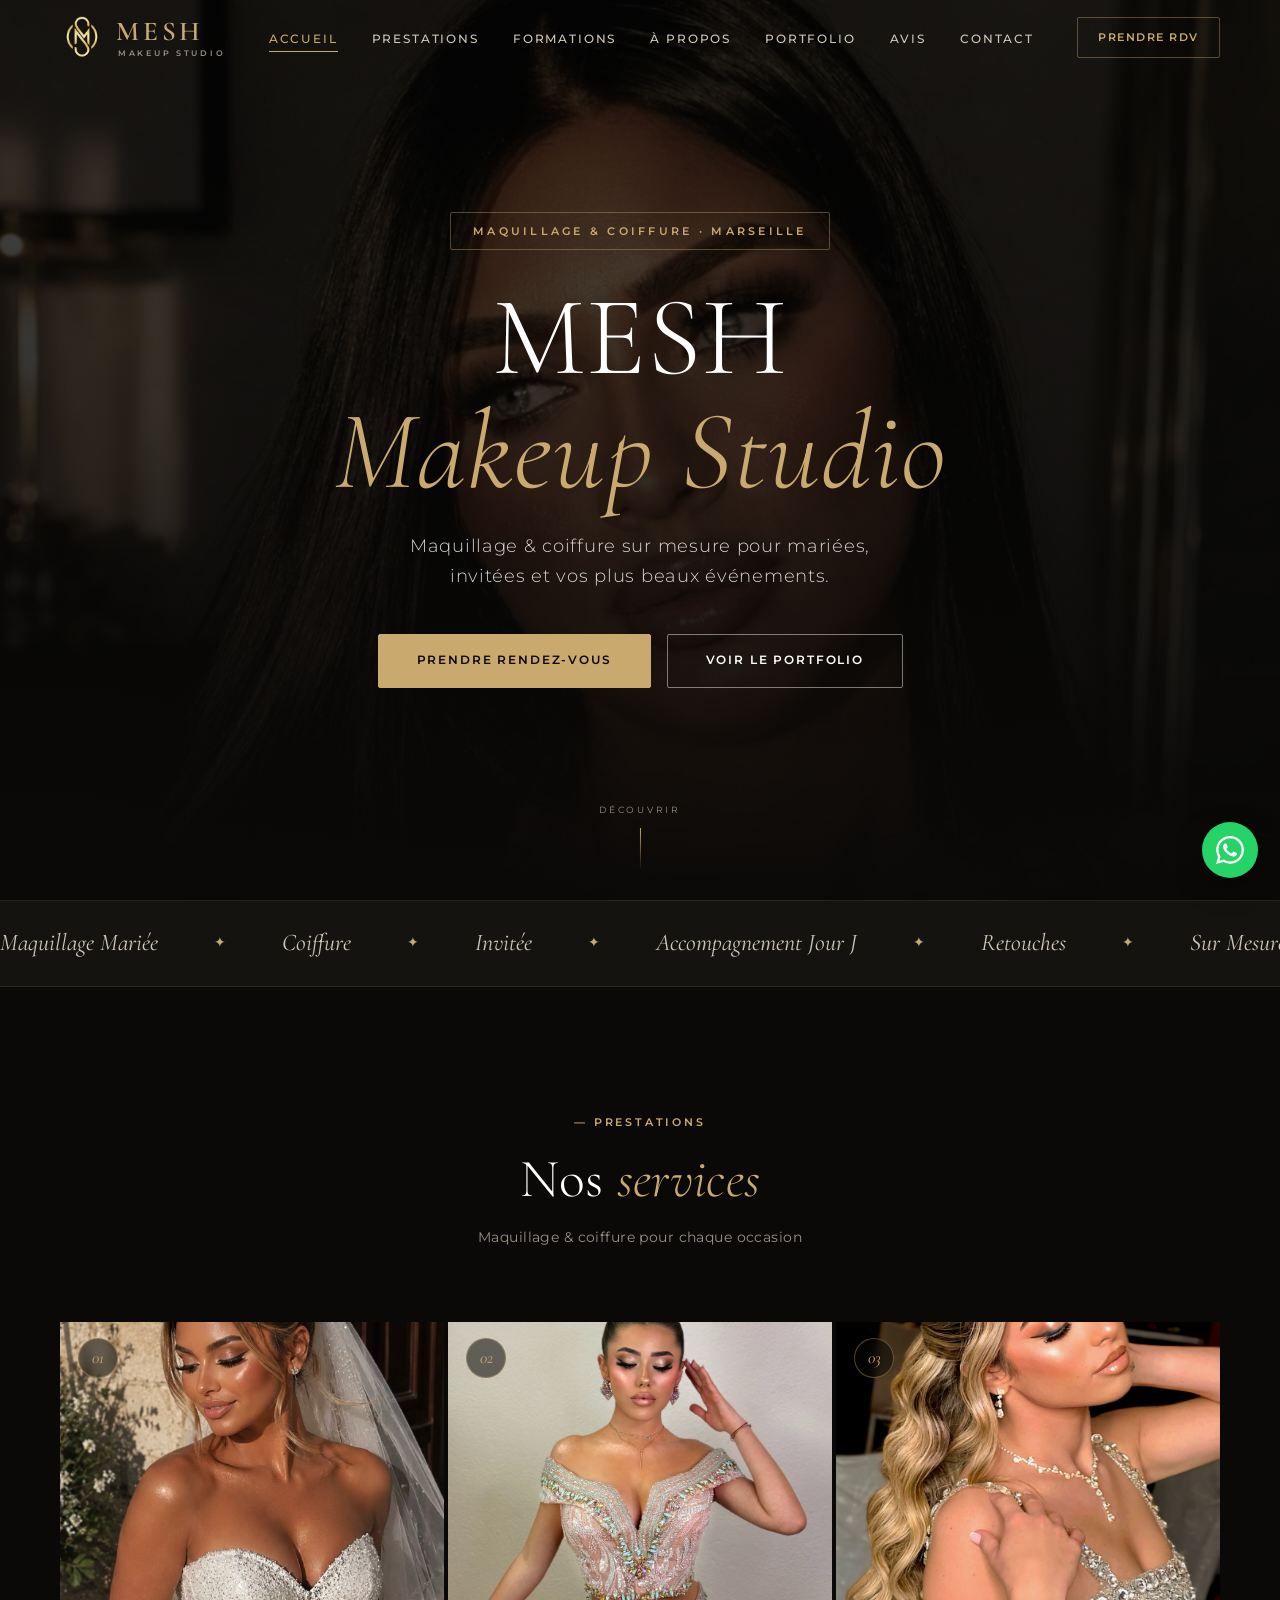
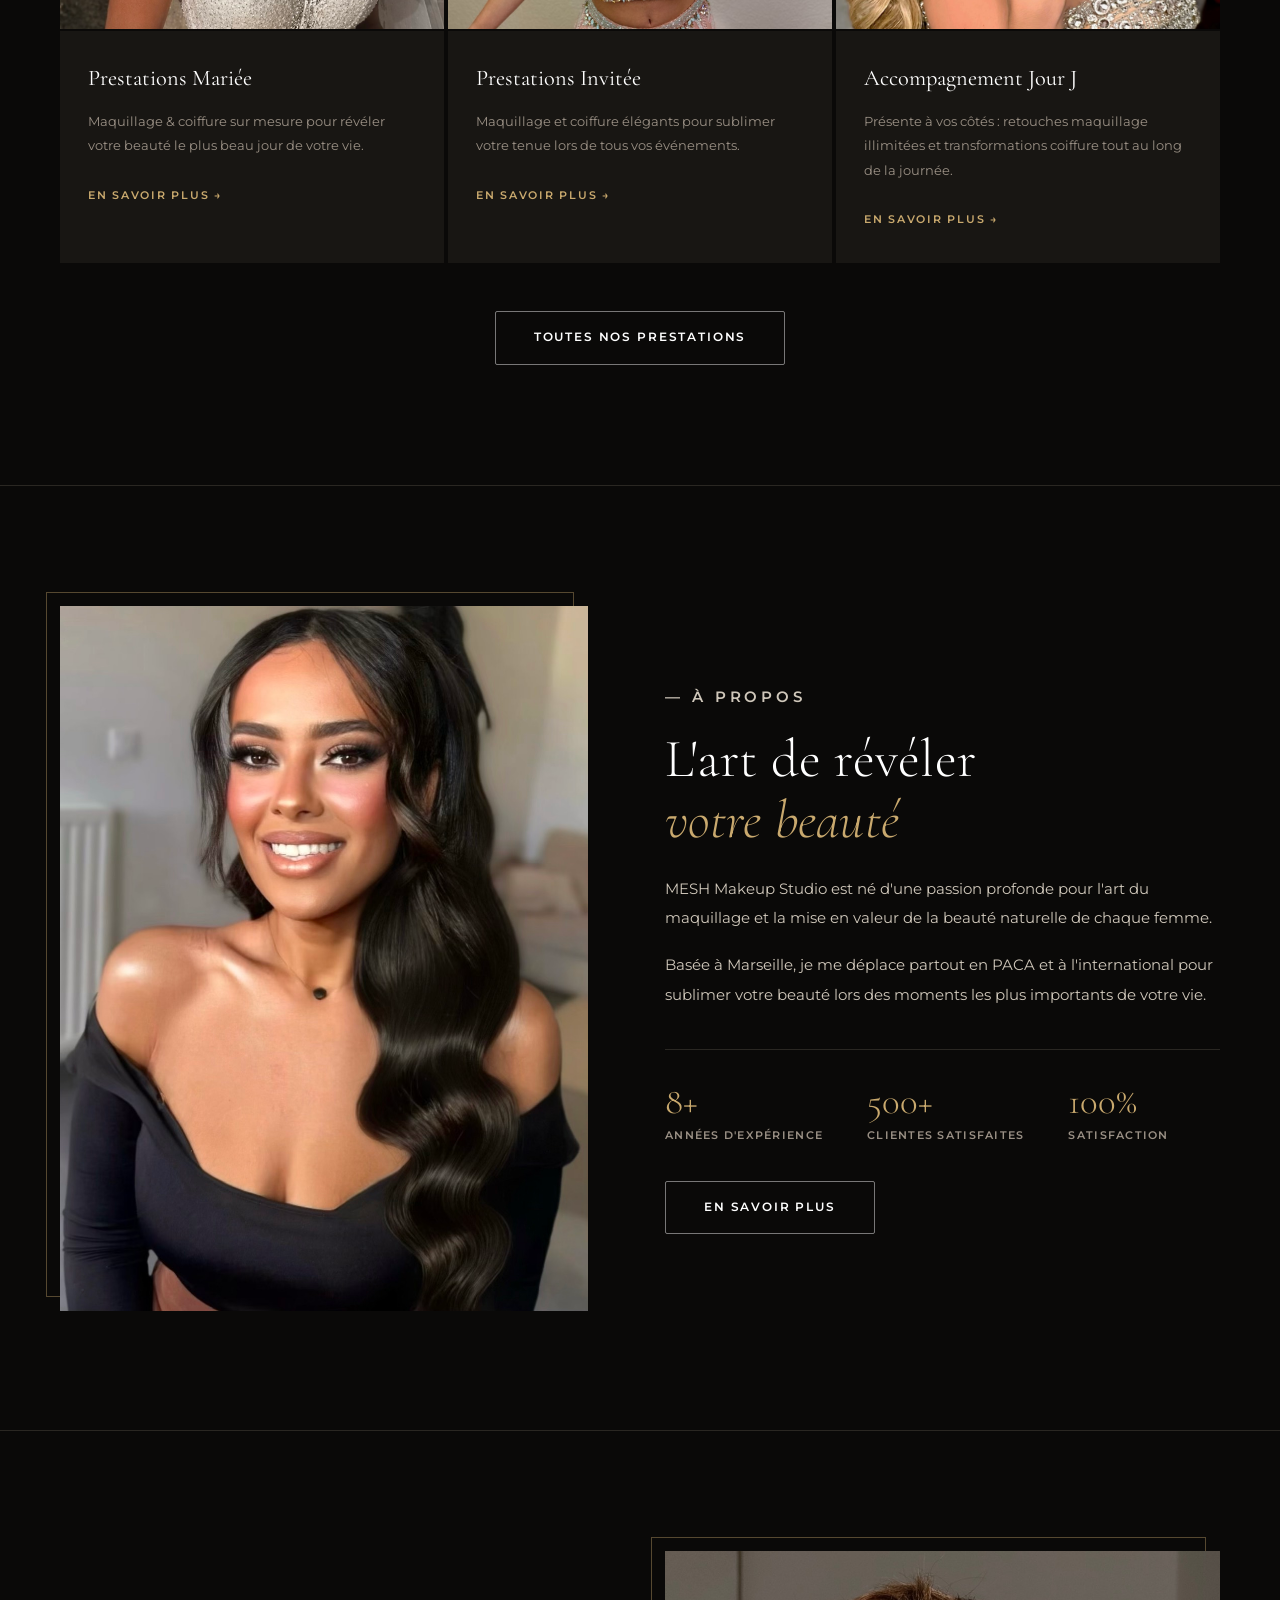
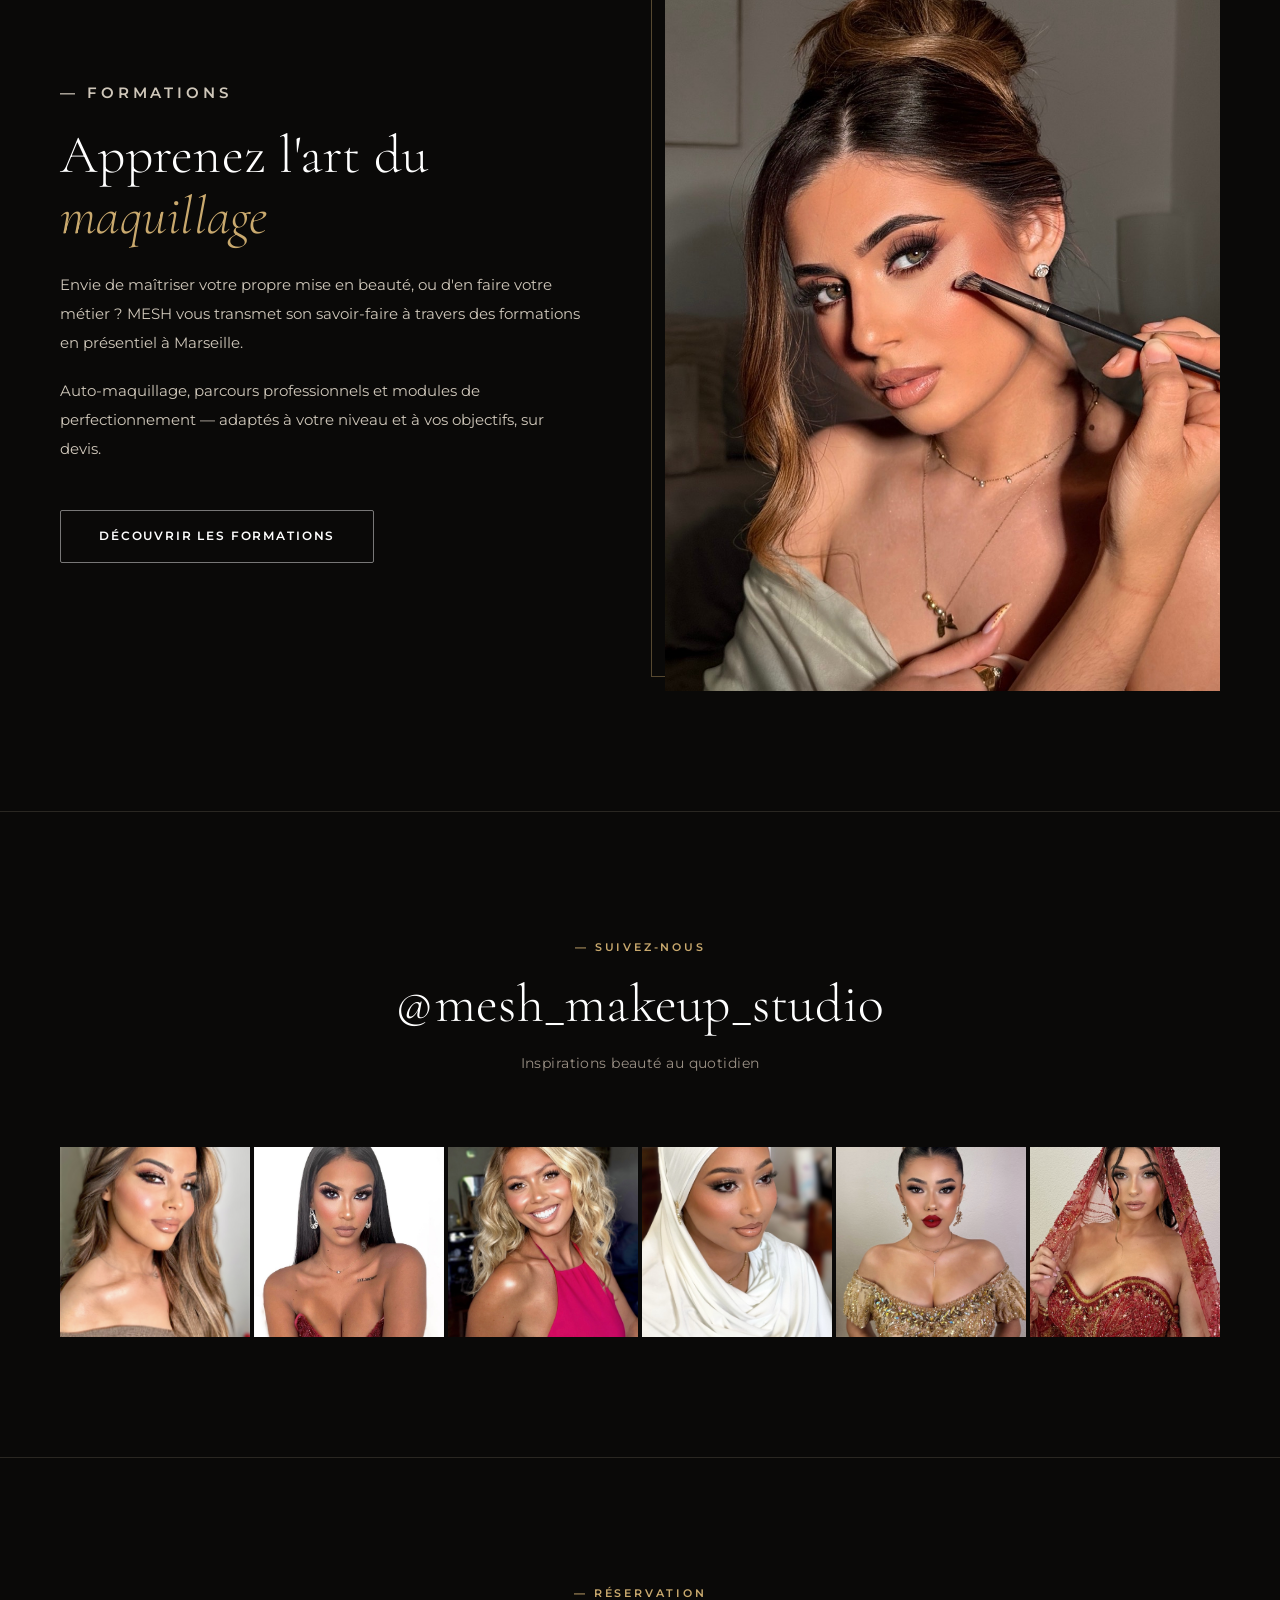
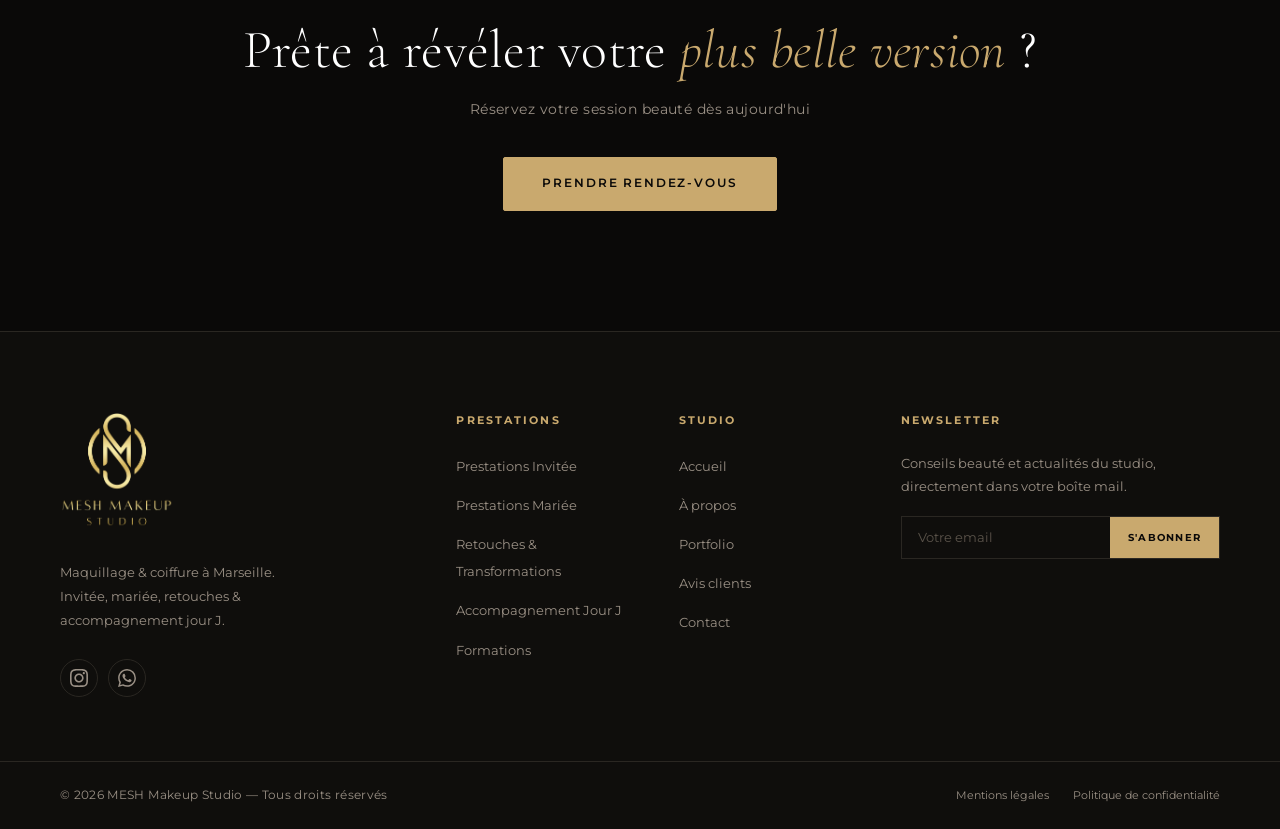
==== index.html @ 1716a236 "MESH Makeup Studio — site statique (déploiement initial)" ====
<!DOCTYPE html>
<html lang="fr">
<head>
  <meta charset="UTF-8" />
  <meta name="viewport" content="width=device-width, initial-scale=1" />
  <title>MESH Makeup Studio — Maquillage & Coiffure à Marseille</title>
  <meta name="description" content="MESH Makeup Studio — Maquillage & coiffure à Marseille. Prestations invitée, mariée, retouches & transformations et accompagnement jour J. Déplacement PACA, France & international." />
  <meta name="theme-color" content="#0a0908" />
  <link rel="icon" type="image/png" href="favicon.png" />
  <link rel="alternate icon" href="favicon.svg" type="image/svg+xml" />

  <!-- Open Graph / partage réseaux sociaux -->
  <meta property="og:type" content="website" />
  <meta property="og:locale" content="fr_FR" />
  <meta property="og:site_name" content="MESH Makeup Studio" />
  <meta property="og:title" content="MESH Makeup Studio — Maquillage & Coiffure à Marseille" />
  <meta property="og:description" content="Maquillage & coiffure sur mesure pour mariées, invitées et vos plus beaux événements." />
  <!-- PHOTO : image de partage (1200×630). Remplacer par une vraie image MESH. -->
  <meta property="og:image" content="images/mariee-couronne.jpg" />
  <meta name="twitter:card" content="summary_large_image" />

  <link rel="preconnect" href="https://fonts.googleapis.com" />
  <link rel="preconnect" href="https://fonts.gstatic.com" crossorigin />
  <link href="https://fonts.googleapis.com/css2?family=Montserrat:wght@300;400;500;600;700&family=Cormorant+Garamond:ital,wght@0,300;0,400;0,500;0,600;1,300;1,400;1,500;1,600&display=swap" rel="stylesheet" />
  <link rel="stylesheet" href="style.css" />

  <script type="application/ld+json">
  {
    "@context": "https://schema.org",
    "@type": "BeautySalon",
    "name": "MESH Makeup Studio",
    "description": "Maquillage & coiffure à Marseille — invitée, mariée, retouches & transformations et accompagnement jour J.",
    "url": "https://www.meshmakeupstudio.fr/",
    "image": "images/glam-bronze.jpg",
    "telephone": "+33646925489",
    "priceRange": "€€",
    "areaServed": ["Marseille", "PACA", "France", "International"],
    "address": { "@type": "PostalAddress", "addressLocality": "Marseille", "addressRegion": "Provence-Alpes-Côte d'Azur", "addressCountry": "FR" },
    "sameAs": ["https://www.instagram.com/mesh_makeup_studio"]
  }
  </script>
</head>
<body>
  <a class="skip-link" href="#main">Aller au contenu</a>

  <!-- ═══ HEADER ═══ -->
  <header class="site-header">
    <div class="header-inner">
      <a href="index.html" class="brand" aria-label="MESH Makeup Studio, accueil">
        <img class="brand-logo" src="images/logo-mark-gold.png" alt="" width="44" height="44" />
        <span class="brand-text">
          <span class="brand-mark">MESH</span>
          <span class="brand-sub">Makeup Studio</span>
        </span>
      </a>
      <button class="nav-toggle" type="button" aria-label="Ouvrir le menu" aria-controls="primary-nav" aria-expanded="false">
        <span></span><span></span><span></span>
      </button>
      <nav class="primary-nav" id="primary-nav" aria-label="Navigation principale">
        <ul>
          <li><a href="index.html" aria-current="page">Accueil</a></li>
          <li><a href="services.html">Prestations</a></li>
          <li><a href="formations.html">Formations</a></li>
          <li><a href="about.html">À propos</a></li>
          <li><a href="portfolio.html">Portfolio</a></li>
          <li><a href="avis.html">Avis</a></li>
          <li><a href="contact.html">Contact</a></li>
        </ul>
      </nav>
      <a href="contact.html" class="nav-cta">Prendre RDV</a>
    </div>
  </header>

  <main id="main">

    <!-- ═══ HERO ═══ -->
    <section class="hero">
      <div class="hero-media">
        <!-- PHOTO : hero plein écran (paysage, ~1600px de large) -->
        <img src="images/glam-bronze.jpg" alt="Maquillage professionnel MESH Makeup Studio" fetchpriority="high" />
      </div>
      <div class="hero-veil"></div>
      <div class="hero-content">
        <p class="hero-eyebrow" data-reveal>Maquillage &amp; Coiffure · Marseille</p>
        <h1 class="hero-heading" data-reveal data-reveal-order="1">MESH<br /><em>Makeup Studio</em></h1>
        <p class="hero-text" data-reveal data-reveal-order="2">Maquillage &amp; coiffure sur mesure pour mariées, invitées et vos plus beaux événements.</p>
        <div class="hero-actions" data-reveal data-reveal-order="3">
          <a href="contact.html" class="btn btn--solid">Prendre rendez-vous</a>
          <a href="portfolio.html" class="btn btn--ghost">Voir le portfolio</a>
        </div>
      </div>
      <span class="hero-scroll" aria-hidden="true">Découvrir</span>
    </section>

    <!-- ═══ MARQUEE ═══ -->
    <div class="marquee" aria-hidden="true">
      <div class="marquee-track">
        <span>Maquillage Mariée</span><span>Coiffure</span><span>Invitée</span><span>Accompagnement Jour J</span><span>Retouches</span><span>Sur Mesure</span>
        <span>Maquillage Mariée</span><span>Coiffure</span><span>Invitée</span><span>Accompagnement Jour J</span><span>Retouches</span><span>Sur Mesure</span>
      </div>
    </div>

    <!-- ═══ SERVICES ═══ -->
    <section class="section section--flush">
      <div class="container">
        <div class="section-head">
          <p class="eyebrow" data-reveal>Prestations</p>
          <h2 class="section-title" data-reveal data-reveal-order="1">Nos <em>services</em></h2>
          <p class="section-sub" data-reveal data-reveal-order="2">Maquillage &amp; coiffure pour chaque occasion</p>
        </div>
        <div class="services">
          <article class="service" data-reveal data-reveal-order="1">
            <div class="service-media">
              <span class="service-index">01</span>
              <!-- PHOTO : service mariage (portrait/4:3) -->
              <img src="images/mariee-couronne.jpg" alt="Mise en beauté mariée" loading="lazy" />
            </div>
            <div class="service-body">
              <h3 class="service-title">Prestations Mariée</h3>
              <p class="service-text">Maquillage &amp; coiffure sur mesure pour révéler votre beauté le plus beau jour de votre vie.</p>
              <a href="services.html" class="service-link">En savoir plus →</a>
            </div>
          </article>
          <article class="service" data-reveal data-reveal-order="2">
            <div class="service-media">
              <span class="service-index">02</span>
              <!-- PHOTO : service shooting -->
              <img src="images/invitee-rose.jpg" alt="Mise en beauté invitée" loading="lazy" />
            </div>
            <div class="service-body">
              <h3 class="service-title">Prestations Invitée</h3>
              <p class="service-text">Maquillage et coiffure élégants pour sublimer votre tenue lors de tous vos événements.</p>
              <a href="services.html" class="service-link">En savoir plus →</a>
            </div>
          </article>
          <article class="service" data-reveal data-reveal-order="3">
            <div class="service-media">
              <span class="service-index">03</span>
              <!-- PHOTO : service événements -->
              <img src="images/coiffure-ondulee.jpg" alt="Maquillage événements spéciaux" loading="lazy" />
            </div>
            <div class="service-body">
              <h3 class="service-title">Accompagnement Jour J</h3>
              <p class="service-text">Présente à vos côtés : retouches maquillage illimitées et transformations coiffure tout au long de la journée.</p>
              <a href="services.html" class="service-link">En savoir plus →</a>
            </div>
          </article>
        </div>
        <div style="text-align:center; margin-top:48px;" data-reveal>
          <a href="services.html" class="btn btn--ghost">Toutes nos prestations</a>
        </div>
      </div>
    </section>

    <!-- ═══ À PROPOS ═══ -->
    <section class="section">
      <div class="container">
        <div class="about-grid">
          <div class="about-media" data-reveal>
            <!-- PHOTO : portrait de l'artiste (portrait 3:4) -->
            <img src="images/coiffure-vagues.jpg" alt="L'artiste MESH Makeup Studio" loading="lazy" />
          </div>
          <div class="about-body" data-reveal data-reveal-order="1">
            <p class="eyebrow">À propos</p>
            <h2 class="section-title section-head--left" style="margin-bottom:24px;">L'art de révéler<br /><em>votre beauté</em></h2>
            <p>MESH Makeup Studio est né d'une passion profonde pour l'art du maquillage et la mise en valeur de la beauté naturelle de chaque femme.</p>
            <p>Basée à Marseille, je me déplace partout en PACA et à l'international pour sublimer votre beauté lors des moments les plus importants de votre vie.</p>
            <div class="stats">
              <div class="stat"><span class="stat-num">8+</span><span class="stat-label">Années d'expérience</span></div>
              <div class="stat"><span class="stat-num">500+</span><span class="stat-label">Clientes satisfaites</span></div>
              <div class="stat"><span class="stat-num">100%</span><span class="stat-label">Satisfaction</span></div>
            </div>
            <a href="about.html" class="btn btn--ghost" style="margin-top:36px;">En savoir plus</a>
          </div>
        </div>
      </div>
    </section>

    <!-- ═══ FORMATIONS (teaser) ═══ -->
    <section class="section">
      <div class="container">
        <div class="about-grid">
          <div class="about-body" data-reveal>
            <p class="eyebrow">Formations</p>
            <h2 class="section-title section-head--left" style="margin-bottom:24px;">Apprenez l'art du<br /><em>maquillage</em></h2>
            <p>Envie de maîtriser votre propre mise en beauté, ou d'en faire votre métier ? MESH vous transmet son savoir-faire à travers des formations en présentiel à Marseille.</p>
            <p>Auto-maquillage, parcours professionnels et modules de perfectionnement — adaptés à votre niveau et à vos objectifs, sur devis.</p>
            <a href="formations.html" class="btn btn--ghost" style="margin-top:28px;">Découvrir les formations</a>
          </div>
          <div class="about-media" data-reveal data-reveal-order="1">
            <img src="images/maquillage-process.jpg" alt="Formations maquillage MESH Makeup Studio" loading="lazy" />
          </div>
        </div>
      </div>
    </section>

    <!-- ═══ INSTAGRAM ═══ -->
    <section class="section">
      <div class="container">
        <div class="section-head">
          <p class="eyebrow" data-reveal>Suivez-nous</p>
          <h2 class="section-title" data-reveal data-reveal-order="1">@mesh_makeup_studio</h2>
          <p class="section-sub" data-reveal data-reveal-order="2">Inspirations beauté au quotidien</p>
        </div>
        <div class="ig-strip" data-reveal>
          <!-- PHOTO : 6 dernières publications Instagram -->
          <a class="ig-tile" href="https://www.instagram.com/mesh_makeup_studio" target="_blank" rel="noopener noreferrer" aria-label="Voir sur Instagram"><img src="images/glam-caramel.jpg" alt="" loading="lazy" /></a>
          <a class="ig-tile" href="https://www.instagram.com/mesh_makeup_studio" target="_blank" rel="noopener noreferrer" aria-label="Voir sur Instagram"><img src="images/invitee-rouge.jpg" alt="" loading="lazy" /></a>
          <a class="ig-tile" href="https://www.instagram.com/mesh_makeup_studio" target="_blank" rel="noopener noreferrer" aria-label="Voir sur Instagram"><img src="images/invitee-blond.jpg" alt="" loading="lazy" /></a>
          <a class="ig-tile" href="https://www.instagram.com/mesh_makeup_studio" target="_blank" rel="noopener noreferrer" aria-label="Voir sur Instagram"><img src="images/mariee-hijab.jpg" alt="" loading="lazy" /></a>
          <a class="ig-tile" href="https://www.instagram.com/mesh_makeup_studio" target="_blank" rel="noopener noreferrer" aria-label="Voir sur Instagram"><img src="images/mariee-couronne-or.jpg" alt="" loading="lazy" /></a>
          <a class="ig-tile" href="https://www.instagram.com/mesh_makeup_studio" target="_blank" rel="noopener noreferrer" aria-label="Voir sur Instagram"><img src="images/mariee-voile-rouge.jpg" alt="" loading="lazy" /></a>
        </div>
      </div>
    </section>

    <!-- ═══ CTA ═══ -->
    <section class="section cta-band">
      <div class="container">
        <p class="eyebrow" data-reveal>Réservation</p>
        <h2 class="section-title" data-reveal data-reveal-order="1">Prête à révéler votre <em>plus belle version</em> ?</h2>
        <p class="section-sub" data-reveal data-reveal-order="2">Réservez votre session beauté dès aujourd'hui</p>
        <div data-reveal data-reveal-order="3"><a href="contact.html" class="btn btn--solid">Prendre rendez-vous</a></div>
      </div>
    </section>

  </main>

  <!-- ═══ FOOTER ═══ -->
  <footer class="site-footer">
    <div class="footer-top">
      <div class="container">
        <div class="footer-grid">
          <div class="footer-brand">
            <a href="index.html" class="footer-logo-link" aria-label="MESH Makeup Studio, accueil"><img class="footer-logo-img" src="images/logo-full-gold.png" alt="MESH Makeup Studio" /></a>
            <p>Maquillage &amp; coiffure à Marseille. Invitée, mariée, retouches &amp; accompagnement jour J.</p>
            <div class="footer-social">
              <a href="https://www.instagram.com/mesh_makeup_studio" target="_blank" rel="noopener noreferrer" aria-label="Instagram"><svg width="18" height="18" viewBox="0 0 24 24" fill="currentColor"><path d="M12 2.163c3.204 0 3.584.012 4.85.07 3.252.148 4.771 1.691 4.919 4.919.058 1.265.069 1.645.069 4.849 0 3.205-.012 3.584-.069 4.849-.149 3.225-1.664 4.771-4.919 4.919-1.266.058-1.644.07-4.85.07-3.204 0-3.584-.012-4.849-.07-3.26-.149-4.771-1.699-4.919-4.92-.058-1.265-.07-1.644-.07-4.849 0-3.204.013-3.583.07-4.849.149-3.227 1.664-4.771 4.919-4.919 1.266-.057 1.645-.069 4.849-.069zm0-2.163c-3.259 0-3.667.014-4.947.072-4.358.2-6.78 2.618-6.98 6.98-.059 1.281-.073 1.689-.073 4.948 0 3.259.014 3.668.072 4.948.2 4.358 2.618 6.78 6.98 6.98 1.281.058 1.689.072 4.948.072 3.259 0 3.668-.014 4.948-.072 4.354-.2 6.782-2.618 6.979-6.98.059-1.28.073-1.689.073-4.948 0-3.259-.014-3.667-.072-4.947-.196-4.354-2.617-6.78-6.979-6.98-1.281-.059-1.69-.073-4.949-.073zm0 5.838c-3.403 0-6.162 2.759-6.162 6.162s2.759 6.163 6.162 6.163 6.162-2.759 6.162-6.163c0-3.403-2.759-6.162-6.162-6.162zm0 10.162c-2.209 0-4-1.79-4-4 0-2.209 1.791-4 4-4s4 1.791 4 4c0 2.21-1.791 4-4 4zm6.406-11.845c-.796 0-1.441.645-1.441 1.44s.645 1.44 1.441 1.44c.795 0 1.439-.645 1.439-1.44s-.644-1.44-1.439-1.44z"/></svg></a>
              <a class="js-whatsapp" href="https://wa.me/33646925489" target="_blank" rel="noopener noreferrer" aria-label="WhatsApp"><svg width="18" height="18" viewBox="0 0 24 24" fill="currentColor"><path d="M17.472 14.382c-.297-.149-1.758-.867-2.03-.967-.273-.099-.471-.148-.67.15-.197.297-.767.966-.94 1.164-.173.199-.347.223-.644.075-.297-.15-1.255-.463-2.39-1.475-.883-.788-1.48-1.761-1.653-2.059-.173-.297-.018-.458.13-.606.134-.133.298-.347.446-.52.149-.174.198-.298.298-.497.099-.198.05-.371-.025-.52-.075-.149-.669-1.612-.916-2.207-.242-.579-.487-.5-.669-.51-.173-.008-.371-.01-.57-.01-.198 0-.52.074-.792.372-.272.297-1.04 1.016-1.04 2.479 0 1.462 1.065 2.875 1.213 3.074.149.198 2.096 3.2 5.077 4.487.709.306 1.262.489 1.694.625.712.227 1.36.195 1.871.118.571-.085 1.758-.719 2.006-1.413.248-.694.248-1.289.173-1.413-.074-.124-.272-.198-.57-.347m-5.421 7.403h-.004a9.87 9.87 0 01-5.031-1.378l-.361-.214-3.741.982.998-3.648-.235-.374a9.86 9.86 0 01-1.51-5.26c.001-5.45 4.436-9.884 9.888-9.884 2.64 0 5.122 1.03 6.988 2.898a9.825 9.825 0 012.893 6.994c-.003 5.45-4.437 9.884-9.885 9.884m8.413-18.297A11.815 11.815 0 0012.05 0C5.495 0 .16 5.335.157 11.892c0 2.096.547 4.142 1.588 5.945L.057 24l6.305-1.654a11.882 11.882 0 005.683 1.448h.005c6.554 0 11.89-5.335 11.893-11.893a11.821 11.821 0 00-3.48-8.413z"/></svg></a>
            </div>
          </div>
          <nav class="footer-col" aria-label="Liens prestations">
            <h4>Prestations</h4>
            <ul>
              <li><a href="services.html">Prestations Invitée</a></li>
              <li><a href="services.html">Prestations Mariée</a></li>
              <li><a href="services.html">Retouches &amp; Transformations</a></li>
              <li><a href="services.html">Accompagnement Jour J</a></li>
              <li><a href="formations.html">Formations</a></li>
            </ul>
          </nav>
          <nav class="footer-col" aria-label="Liens studio">
            <h4>Studio</h4>
            <ul>
              <li><a href="index.html">Accueil</a></li>
              <li><a href="about.html">À propos</a></li>
              <li><a href="portfolio.html">Portfolio</a></li>
              <li><a href="avis.html">Avis clients</a></li>
              <li><a href="contact.html">Contact</a></li>
            </ul>
          </nav>
          <div class="footer-news">
            <h4>Newsletter</h4>
            <p>Conseils beauté et actualités du studio, directement dans votre boîte mail.</p>
            <form class="news-form" novalidate>
              <label class="sr-only" for="news-email-home">Votre email</label>
              <input id="news-email-home" type="email" placeholder="Votre email" autocomplete="email" required />
              <button type="submit">S'abonner</button>
            </form>
          </div>
        </div>
      </div>
    </div>
    <div class="footer-bottom">
      <div class="container">
        <p>© <span data-year>2026</span> MESH Makeup Studio — Tous droits réservés</p>
        <div class="footer-legal">
          <a href="mentions-legales.html">Mentions légales</a>
          <a href="confidentialite.html">Politique de confidentialité</a>
        </div>
      </div>
    </div>
  </footer>

  <!-- WhatsApp flottant -->
  <a class="wa-float js-whatsapp" href="https://wa.me/33646925489" target="_blank" rel="noopener noreferrer" aria-label="Nous contacter sur WhatsApp">
    <svg viewBox="0 0 24 24" fill="currentColor" aria-hidden="true"><path d="M17.472 14.382c-.297-.149-1.758-.867-2.03-.967-.273-.099-.471-.148-.67.15-.197.297-.767.966-.94 1.164-.173.199-.347.223-.644.075-.297-.15-1.255-.463-2.39-1.475-.883-.788-1.48-1.761-1.653-2.059-.173-.297-.018-.458.13-.606.134-.133.298-.347.446-.52.149-.174.198-.298.298-.497.099-.198.05-.371-.025-.52-.075-.149-.669-1.612-.916-2.207-.242-.579-.487-.5-.669-.51-.173-.008-.371-.01-.57-.01-.198 0-.52.074-.792.372-.272.297-1.04 1.016-1.04 2.479 0 1.462 1.065 2.875 1.213 3.074.149.198 2.096 3.2 5.077 4.487.709.306 1.262.489 1.694.625.712.227 1.36.195 1.871.118.571-.085 1.758-.719 2.006-1.413.248-.694.248-1.289.173-1.413-.074-.124-.272-.198-.57-.347m-5.421 7.403h-.004a9.87 9.87 0 01-5.031-1.378l-.361-.214-3.741.982.998-3.648-.235-.374a9.86 9.86 0 01-1.51-5.26c.001-5.45 4.436-9.884 9.888-9.884 2.64 0 5.122 1.03 6.988 2.898a9.825 9.825 0 012.893 6.994c-.003 5.45-4.437 9.884-9.885 9.884m8.413-18.297A11.815 11.815 0 0012.05 0C5.495 0 .16 5.335.157 11.892c0 2.096.547 4.142 1.588 5.945L.057 24l6.305-1.654a11.882 11.882 0 005.683 1.448h.005c6.554 0 11.89-5.335 11.893-11.893a11.821 11.821 0 00-3.48-8.413z"/></svg>
  </a>

  <script src="script.js" defer></script>
</body>
</html>
---- style.css ----
/* ══════════════════════════════════════════════════════════════
   MESH MAKEUP STUDIO — Feuille de style
   Design éditorial luxe · noir & or · responsive · accessible
   ══════════════════════════════════════════════════════════════ */

/* ─── RESET ─────────────────────────────────────────────────── */
*, *::before, *::after { box-sizing: border-box; margin: 0; padding: 0; }

:root {
  /* Couleurs */
  --black:    #0a0908;
  --night:    #0f0e0c;
  --panel:    #15130f;
  --card:     #181613;
  --line:     #2a2722;
  --gold:     #c9a96e;
  --gold-lt:  #e6cd9c;
  --gold-dim: rgba(201,169,110,.4);
  --white:    #ffffff;
  --cream:    #f6f1e9;
  --cream-2:  #efe7da;
  --ink:      #1a1714;
  --muted:    #9a9085;
  --text:     #cfc7ba;

  /* Typo */
  --sans: 'Montserrat', system-ui, -apple-system, sans-serif;
  --serif:'Cormorant Garamond', Georgia, 'Times New Roman', serif;

  /* Système */
  --ease:   cubic-bezier(.22,.61,.36,1);
  --ease-2: cubic-bezier(.65,.05,.36,1);
  --maxw: 1240px;
  --pad: 40px;
  --header-h: 76px;
  --radius: 2px;
  --shadow: 0 24px 60px -24px rgba(0,0,0,.7);
}

html { font-size: 16px; -webkit-text-size-adjust: 100%; scroll-behavior: smooth; }

body {
  background: var(--black);
  color: var(--white);
  font-family: var(--sans);
  font-weight: 400;
  line-height: 1.7;
  overflow-x: hidden;
  -webkit-font-smoothing: antialiased;
  text-rendering: optimizeLegibility;
}

a { color: inherit; text-decoration: none; transition: color .25s var(--ease); }
img, svg, video { display: block; max-width: 100%; }
img { width: 100%; height: 100%; object-fit: cover; }
ul { list-style: none; }
button { font-family: inherit; cursor: pointer; }
:focus-visible { outline: 2px solid var(--gold); outline-offset: 3px; }

/* Accessibilité : lecteurs d'écran uniquement */
.sr-only {
  position: absolute; width: 1px; height: 1px; padding: 0; margin: -1px;
  overflow: hidden; clip: rect(0 0 0 0); white-space: nowrap; border: 0;
}
.skip-link {
  position: fixed; top: -100px; left: 16px; z-index: 2000;
  background: var(--gold); color: var(--black);
  padding: 10px 18px; font-size: .8rem; font-weight: 600; border-radius: var(--radius);
  transition: top .25s var(--ease);
}
.skip-link:focus { top: 16px; }

.container { max-width: var(--maxw); margin: 0 auto; padding: 0 var(--pad); }

/* Révélation au scroll */
[data-reveal] {
  opacity: 0;
  transform: translateY(34px);
  transition: opacity .9s var(--ease), transform .9s var(--ease);
  transition-delay: var(--reveal-delay, 0s);
  will-change: opacity, transform;
}
[data-reveal].is-visible { opacity: 1; transform: none; }


/* ══════════════════════════════════════════════════════════════
   HEADER — transparent sur le hero, opaque au scroll
   ══════════════════════════════════════════════════════════════ */
.site-header {
  position: fixed; inset: 0 0 auto 0; z-index: 1000;
  height: var(--header-h);
  display: flex; align-items: center;
  background: transparent;
  border-bottom: 1px solid transparent;
  transition: background .4s var(--ease), border-color .4s var(--ease), backdrop-filter .4s;
}
.site-header.scrolled {
  background: rgba(10,9,8,.82);
  backdrop-filter: blur(14px) saturate(1.1);
  border-bottom-color: var(--line);
}
.header-inner {
  width: 100%; max-width: var(--maxw); margin: 0 auto; padding: 0 var(--pad);
  display: flex; align-items: center; justify-content: space-between; gap: 24px;
}

.brand { display: flex; flex-direction: row; align-items: center; gap: 12px; line-height: 1; flex-shrink: 0; }
.brand-logo { height: 44px; width: auto; display: block; }
.brand-text { display: flex; flex-direction: column; }
.brand-mark {
  font-family: var(--serif); font-size: 1.7rem; font-weight: 600;
  letter-spacing: .14em; color: var(--gold);
}
.brand-sub {
  font-size: .5rem; font-weight: 600; letter-spacing: .34em;
  text-transform: uppercase; color: var(--muted); margin-top: 3px; padding-left: 2px;
}

.primary-nav ul { display: flex; align-items: center; gap: 34px; }
.primary-nav a {
  font-size: .72rem; font-weight: 500; letter-spacing: .16em;
  text-transform: uppercase; color: var(--text); position: relative; padding: 6px 0;
}
.primary-nav a::after {
  content: ''; position: absolute; left: 0; bottom: 0;
  width: 0; height: 1px; background: var(--gold); transition: width .35s var(--ease);
}
.primary-nav a:hover { color: var(--white); }
.primary-nav a:hover::after,
.primary-nav a[aria-current="page"]::after { width: 100%; }
.primary-nav a[aria-current="page"] { color: var(--gold); }

.nav-cta {
  flex-shrink: 0; font-size: .68rem; font-weight: 600; letter-spacing: .14em;
  text-transform: uppercase; color: var(--gold);
  border: 1px solid var(--gold-dim); padding: 10px 20px; border-radius: var(--radius);
  transition: background .3s var(--ease), color .3s var(--ease), border-color .3s var(--ease);
}
.nav-cta:hover { background: var(--gold); color: var(--black); border-color: var(--gold); }

/* Burger */
.nav-toggle {
  display: none; flex-direction: column; gap: 6px;
  background: none; border: 0; padding: 8px; z-index: 1100;
}
.nav-toggle span {
  display: block; width: 24px; height: 1.5px; background: var(--white);
  transition: transform .35s var(--ease), opacity .25s var(--ease);
}
.nav-toggle[aria-expanded="true"] span:nth-child(1) { transform: translateY(7.5px) rotate(45deg); }
.nav-toggle[aria-expanded="true"] span:nth-child(2) { opacity: 0; }
.nav-toggle[aria-expanded="true"] span:nth-child(3) { transform: translateY(-7.5px) rotate(-45deg); }


/* ══════════════════════════════════════════════════════════════
   BOUTONS
   ══════════════════════════════════════════════════════════════ */
.btn {
  display: inline-flex; align-items: center; justify-content: center; gap: 10px;
  font-size: .72rem; font-weight: 600; letter-spacing: .16em; text-transform: uppercase;
  padding: 16px 38px; border: 1px solid transparent; border-radius: var(--radius);
  cursor: pointer; transition: background .35s var(--ease), color .35s var(--ease),
    border-color .35s var(--ease), transform .35s var(--ease); white-space: nowrap;
}
.btn--solid { background: var(--gold); color: var(--black); border-color: var(--gold); }
.btn--solid:hover { background: var(--gold-lt); border-color: var(--gold-lt); transform: translateY(-2px); }
.btn--ghost { border-color: rgba(255,255,255,.45); color: var(--white); }
.btn--ghost:hover { background: rgba(255,255,255,.07); border-color: var(--white); transform: translateY(-2px); }
.btn--dark { background: var(--ink); color: var(--cream); border-color: var(--ink); }
.btn--dark:hover { background: var(--gold); color: var(--black); border-color: var(--gold); }
.btn--block { width: 100%; }


/* ══════════════════════════════════════════════════════════════
   HERO
   ══════════════════════════════════════════════════════════════ */
.hero {
  position: relative; min-height: 100svh; min-height: 100vh;
  display: flex; align-items: center; justify-content: center; text-align: center;
  overflow: hidden;
}
.hero-media { position: absolute; inset: 0; z-index: 0; }
.hero-media img {
  width: 100%; height: 100%; object-fit: cover; object-position: center 22%;
  filter: brightness(.46) saturate(.82);
  transform: scale(1.08); animation: kenburns 18s var(--ease) forwards;
}
@keyframes kenburns { to { transform: scale(1); } }
.hero-veil {
  position: absolute; inset: 0; z-index: 1;
  background:
    radial-gradient(120% 80% at 50% 30%, transparent 0%, rgba(10,9,8,.35) 70%, rgba(10,9,8,.9) 100%),
    linear-gradient(to bottom, rgba(10,9,8,.25), rgba(10,9,8,.55) 55%, rgba(10,9,8,.95));
}
.hero-content { position: relative; z-index: 2; max-width: 820px; padding: 0 24px; }

.hero-eyebrow {
  display: inline-block; font-size: .68rem; font-weight: 600; letter-spacing: .3em;
  text-transform: uppercase; color: var(--gold);
  border: 1px solid var(--gold-dim); padding: 9px 22px; border-radius: var(--radius);
  margin-bottom: 30px;
}
.hero-heading {
  font-family: var(--serif); font-weight: 300; line-height: 1.02;
  font-size: clamp(3.4rem, 9vw, 7rem); letter-spacing: .01em; margin-bottom: 22px;
}
.hero-heading em { font-style: italic; color: var(--gold); }
.hero-text {
  font-size: clamp(.95rem, 1.4vw, 1.12rem); font-weight: 300; letter-spacing: .04em;
  color: rgba(255,255,255,.82); max-width: 540px; margin: 0 auto 42px;
}
.hero-actions { display: flex; gap: 16px; justify-content: center; flex-wrap: wrap; }

.hero-scroll {
  position: absolute; left: 50%; bottom: 30px; z-index: 2; transform: translateX(-50%);
  display: flex; flex-direction: column; align-items: center; gap: 10px;
  font-size: .58rem; letter-spacing: .3em; text-transform: uppercase; color: var(--muted);
}
.hero-scroll::after {
  content: ''; width: 1px; height: 42px;
  background: linear-gradient(var(--gold), transparent); animation: scrollcue 2.2s var(--ease) infinite;
}
@keyframes scrollcue { 0%,100% { opacity: .2; transform: scaleY(.6); transform-origin: top; } 50% { opacity: 1; transform: scaleY(1); } }
/* Masquer l'indicateur quand la fenêtre est trop courte (évite le chevauchement avec les boutons) */
@media (max-height: 800px) { .hero-scroll { display: none; } }


/* ══════════════════════════════════════════════════════════════
   MARQUEE (bande défilante)
   ══════════════════════════════════════════════════════════════ */
.marquee {
  background: var(--panel); border-block: 1px solid var(--line);
  padding: 22px 0; overflow: hidden;
}
.marquee-track {
  display: flex; gap: 56px; width: max-content; align-items: center;
  animation: marquee 28s linear infinite;
}
.marquee:hover .marquee-track { animation-play-state: paused; }
.marquee span {
  font-family: var(--serif); font-style: italic; font-size: 1.5rem;
  color: var(--text); display: inline-flex; align-items: center; gap: 56px; white-space: nowrap;
}
.marquee span::after { content: '✦'; color: var(--gold); font-style: normal; font-size: .9rem; }
@keyframes marquee { to { transform: translateX(-50%); } }


/* ══════════════════════════════════════════════════════════════
   SECTIONS
   ══════════════════════════════════════════════════════════════ */
.section { padding: clamp(72px, 10vw, 120px) 0; border-top: 1px solid var(--line); }
.section--flush { border-top: 0; }
.section--light { background: var(--cream); color: var(--ink); border-top: 0; }

.section-head { max-width: 680px; margin: 0 auto clamp(48px, 6vw, 72px); text-align: center; }
.section-head--left { margin-inline: 0; text-align: left; }
.eyebrow {
  display: inline-block; font-size: .68rem; font-weight: 600; letter-spacing: .26em;
  text-transform: uppercase; color: var(--gold); margin-bottom: 18px;
}
.eyebrow::before { content: '— '; }
.section-title {
  font-family: var(--serif); font-weight: 300; line-height: 1.12;
  font-size: clamp(2.1rem, 4.2vw, 3.4rem); letter-spacing: .005em;
}
.section-title em { font-style: italic; color: var(--gold); }
.section--light .section-title { color: var(--ink); }
.section-sub { margin-top: 16px; font-size: .9rem; color: var(--muted); letter-spacing: .03em; }
.section--light .section-sub { color: #6b6258; }


/* ══════════════════════════════════════════════════════════════
   SERVICES (cartes éditoriales numérotées)
   ══════════════════════════════════════════════════════════════ */
.services { display: grid; grid-template-columns: repeat(3, 1fr); gap: 4px; }
.service {
  position: relative; background: var(--card); overflow: hidden;
  transition: transform .4s var(--ease);
}
.service:hover { transform: translateY(-6px); }
.service-media { aspect-ratio: 4/3.2; overflow: hidden; position: relative; }
.service-media img { transition: transform .8s var(--ease); }
.service:hover .service-media img { transform: scale(1.07); }
.service-index {
  position: absolute; top: 16px; left: 18px; z-index: 2;
  font-family: var(--serif); font-size: 1.05rem; font-style: italic; color: var(--gold);
  background: rgba(10,9,8,.55); backdrop-filter: blur(4px);
  width: 40px; height: 40px; display: grid; place-items: center; border-radius: 50%;
  border: 1px solid var(--gold-dim);
}
.service-body { padding: 28px 28px 32px; border-top: 2px solid var(--black); }
.service-title { font-family: var(--serif); font-size: 1.4rem; font-weight: 400; margin-bottom: 12px; }
.service-text { font-size: .84rem; color: var(--muted); line-height: 1.8; margin-bottom: 22px; }
.service-link {
  font-size: .68rem; font-weight: 600; letter-spacing: .16em; text-transform: uppercase;
  color: var(--gold); display: inline-flex; align-items: center; gap: 8px;
  transition: gap .3s var(--ease);
}
.service-link:hover { gap: 14px; }


/* ══════════════════════════════════════════════════════════════
   OFFRES (page services — cartes prestations texte)
   ══════════════════════════════════════════════════════════════ */
.offers { display: grid; grid-template-columns: repeat(3, 1fr); gap: 4px; }
.offer {
  background: var(--card); padding: 36px 32px 34px; border-top: 2px solid var(--gold);
  display: flex; flex-direction: column;
  transition: background .35s var(--ease), transform .35s var(--ease);
}
.offer:hover { background: var(--panel); transform: translateY(-5px); }
.offer-tag {
  font-size: .6rem; font-weight: 700; letter-spacing: .2em; text-transform: uppercase;
  color: var(--muted); margin-bottom: 14px;
}
.offer h3 {
  font-family: var(--serif); font-size: 1.4rem; font-weight: 400; line-height: 1.2;
  color: var(--white); margin-bottom: 14px;
}
.offer p { font-size: .85rem; color: var(--muted); line-height: 1.85; margin-bottom: 24px; }
.offer .service-link { margin-top: auto; }
@media (max-width: 1024px) { .offers { grid-template-columns: repeat(2, 1fr); } }
@media (max-width: 600px)  { .offers { grid-template-columns: 1fr; } }


/* ══════════════════════════════════════════════════════════════
   FORMATIONS
   ══════════════════════════════════════════════════════════════ */
.training-strip {
  display: flex; flex-wrap: wrap; justify-content: center; gap: 12px;
  max-width: 760px; margin: 28px auto 0;
}
.training-strip span {
  display: inline-flex; align-items: center; gap: 8px;
  font-size: .72rem; letter-spacing: .04em; color: var(--text);
  border: 1px solid var(--line); padding: 10px 18px; border-radius: var(--radius);
}
.training-strip span::before { content: '✦'; color: var(--gold); font-size: .7rem; }

.trainings { display: grid; grid-template-columns: repeat(2, 1fr); gap: 4px; }
.training {
  background: var(--card); border-top: 2px solid var(--gold); padding: 36px 34px;
  display: flex; flex-direction: column; transition: background .35s var(--ease);
}
.training:hover { background: var(--panel); }
.training-head { display: flex; align-items: flex-start; justify-content: space-between; gap: 16px; margin-bottom: 14px; }
.training-head h3 { font-family: var(--serif); font-size: 1.5rem; font-weight: 400; color: var(--white); line-height: 1.2; }
.training-duration {
  flex-shrink: 0; font-size: .58rem; font-weight: 700; letter-spacing: .12em; text-transform: uppercase;
  color: var(--gold); border: 1px solid var(--gold-dim); padding: 6px 12px; border-radius: var(--radius); white-space: nowrap;
}
.training-desc { font-size: .86rem; color: var(--muted); line-height: 1.8; margin-bottom: 22px; }
.training-program-label {
  font-size: .62rem; font-weight: 700; letter-spacing: .18em; text-transform: uppercase;
  color: #6f665b; margin-bottom: 12px;
}
.training-program { list-style: none; padding: 0; margin: 0 0 26px; display: grid; gap: 9px; }
.training-program li { position: relative; padding-left: 20px; font-size: .84rem; color: var(--text); line-height: 1.55; }
.training-program li::before { content: '✦'; position: absolute; left: 0; top: 2px; color: var(--gold); font-size: .68rem; }
.training-cta { margin-top: auto; display: flex; align-items: center; justify-content: space-between; gap: 12px; padding-top: 6px; }
.training-quote { font-size: .64rem; font-weight: 700; letter-spacing: .16em; text-transform: uppercase; color: var(--muted); }

.modules { display: grid; grid-template-columns: repeat(3, 1fr); gap: 4px; }
.module { background: var(--card); border-top: 2px solid var(--gold); padding: 30px 28px; display: flex; flex-direction: column; gap: 14px; transition: background .35s var(--ease); }
.module:hover { background: var(--panel); }
.module h3 { font-family: var(--serif); font-size: 1.2rem; font-weight: 400; color: var(--white); line-height: 1.25; }
.module .training-duration { align-self: flex-start; }

.custom-block {
  max-width: 780px; margin: 0 auto; text-align: center;
  background: var(--panel); border: 1px solid var(--gold-dim); padding: clamp(36px, 5vw, 56px);
}
.custom-block h3 { font-family: var(--serif); font-style: italic; font-weight: 400; font-size: 1.7rem; color: var(--gold); margin-bottom: 18px; }
.custom-block p { font-size: .94rem; color: var(--text); line-height: 1.9; margin-bottom: 26px; }

@media (max-width: 1024px) { .modules { grid-template-columns: repeat(2, 1fr); } }
@media (max-width: 768px)  { .trainings { grid-template-columns: 1fr; } }
@media (max-width: 600px)  { .modules { grid-template-columns: 1fr; } }


/* ══════════════════════════════════════════════════════════════
   ABOUT (image encadrée + texte + stats)
   ══════════════════════════════════════════════════════════════ */
.about-grid { display: grid; grid-template-columns: 1fr 1.05fr; gap: clamp(40px, 6vw, 88px); align-items: center; }
.about-media { position: relative; aspect-ratio: 3/4; }
.about-media img { position: relative; z-index: 1; }
.about-media::before {
  content: ''; position: absolute; inset: -14px 14px 14px -14px;
  border: 1px solid var(--gold-dim); z-index: 0;
}
.about-body p { font-size: .94rem; color: var(--text); line-height: 1.95; margin-bottom: 18px; }
.section--light .about-body p { color: #4a423a; }

.stats { display: flex; gap: clamp(24px, 4vw, 44px); margin-top: 40px; padding-top: 34px; border-top: 1px solid var(--line); }
.section--light .stats { border-top-color: rgba(0,0,0,.12); }
.stat { display: flex; flex-direction: column; gap: 6px; }
.stat-num { font-family: var(--serif); font-size: 2.3rem; font-weight: 300; color: var(--gold); line-height: 1; }
.stat-label { font-size: .66rem; font-weight: 600; letter-spacing: .12em; text-transform: uppercase; color: var(--muted); }
.section--light .stat-label { color: #6b6258; }


/* ══════════════════════════════════════════════════════════════
   VALEURS / ENGAGEMENT
   ══════════════════════════════════════════════════════════════ */
.values { display: grid; grid-template-columns: repeat(4, 1fr); gap: 4px; }
.value {
  background: var(--card); padding: 44px 28px; text-align: center;
  border-top: 2px solid var(--gold); transition: background .35s var(--ease);
}
.value:hover { background: var(--panel); }
.value-ico { font-size: 1.3rem; color: var(--gold); margin-bottom: 18px; }
.value h3 { font-family: var(--serif); font-size: 1.3rem; font-weight: 400; margin-bottom: 12px; }
.value p { font-size: .82rem; color: var(--muted); line-height: 1.8; }


/* ══════════════════════════════════════════════════════════════
   PORTFOLIO (filtres + grille + lightbox)
   ══════════════════════════════════════════════════════════════ */
.filters { display: flex; justify-content: center; gap: 10px; margin-bottom: 48px; flex-wrap: wrap; }
.filter {
  padding: 11px 26px; font-size: .66rem; font-weight: 600; letter-spacing: .16em;
  text-transform: uppercase; color: var(--muted); background: none;
  border: 1px solid var(--line); border-radius: var(--radius);
  transition: color .3s var(--ease), border-color .3s var(--ease), background .3s var(--ease);
}
.filter:hover, .filter[aria-pressed="true"] { color: var(--gold); border-color: var(--gold); }

.gallery { display: grid; grid-template-columns: repeat(3, 1fr); grid-auto-rows: 300px; gap: 6px; }
.gallery-item {
  position: relative; overflow: hidden; cursor: pointer; background: var(--card);
  border: 0; padding: 0; transition: opacity .5s var(--ease), transform .5s var(--ease);
}
.gallery-item.is-tall { grid-row: span 2; }
.gallery-item img { transition: transform .8s var(--ease); }
.gallery-item:hover img { transform: scale(1.08); }
.gallery-item.is-hidden { display: none; }
.gallery-cap {
  position: absolute; inset: 0; display: flex; align-items: flex-end; justify-content: flex-start;
  padding: 22px; background: linear-gradient(transparent 45%, rgba(10,9,8,.78));
  opacity: 0; transition: opacity .4s var(--ease);
}
.gallery-item:hover .gallery-cap, .gallery-item:focus-visible .gallery-cap { opacity: 1; }
.gallery-cap span {
  font-family: var(--serif); font-style: italic; font-size: 1.25rem; color: var(--white);
}
.gallery-cap span::after { content: ''; display: block; width: 28px; height: 1px; background: var(--gold); margin-top: 8px; }

/* Lightbox */
.lightbox {
  position: fixed; inset: 0; z-index: 1500; display: none;
  background: rgba(6,5,4,.94); backdrop-filter: blur(6px);
  align-items: center; justify-content: center; padding: 4vw;
}
.lightbox.open { display: flex; }
.lightbox-figure { max-width: min(92vw, 900px); max-height: 88vh; position: relative; text-align: center; }
.lightbox-figure img { width: auto; max-width: 100%; max-height: 80vh; margin: 0 auto; box-shadow: var(--shadow); }
.lightbox-cap { margin-top: 16px; font-family: var(--serif); font-style: italic; font-size: 1.2rem; color: var(--cream); }
.lightbox-btn {
  position: absolute; top: 50%; transform: translateY(-50%);
  width: 52px; height: 52px; border: 1px solid var(--line); background: rgba(20,18,15,.6);
  color: var(--white); font-size: 1.3rem; border-radius: 50%; display: grid; place-items: center;
  transition: background .25s, border-color .25s;
}
.lightbox-btn:hover { background: var(--gold); color: var(--black); border-color: var(--gold); }
.lightbox-prev { left: 2vw; }
.lightbox-next { right: 2vw; }
.lightbox-close { position: absolute; top: 3vh; right: 3vw; }


/* ══════════════════════════════════════════════════════════════
   AVIS (carousel)
   ══════════════════════════════════════════════════════════════ */
.carousel { position: relative; max-width: 820px; margin: 0 auto; }
.carousel-viewport { overflow: hidden; }
.carousel-track { display: flex; transition: transform .6s var(--ease); }
.review {
  flex: 0 0 100%; padding: 8px 4px; text-align: center;
}
.review-stars { color: var(--gold); letter-spacing: 5px; font-size: 1rem; margin-bottom: 24px; }
.review-quote {
  font-family: var(--serif); font-style: italic; font-weight: 300;
  font-size: clamp(1.25rem, 2.4vw, 1.7rem); line-height: 1.5; color: var(--cream);
  margin-bottom: 32px;
}
.review-person { display: inline-flex; align-items: center; gap: 14px; }
.review-avatar {
  width: 46px; height: 46px; border-radius: 50%; background: var(--gold); color: var(--black);
  font-family: var(--serif); font-size: 1.2rem; font-weight: 600;
  display: grid; place-items: center; flex-shrink: 0;
}
.review-person strong { display: block; font-size: .88rem; font-weight: 600; text-align: left; }
.review-person span { font-size: .74rem; color: var(--muted); }
.carousel-controls { display: flex; align-items: center; justify-content: center; gap: 24px; margin-top: 40px; }
.carousel-arrow {
  width: 44px; height: 44px; border-radius: 50%; border: 1px solid var(--line);
  background: none; color: var(--text); font-size: 1.1rem; display: grid; place-items: center;
  transition: color .25s, border-color .25s;
}
.carousel-arrow:hover { color: var(--gold); border-color: var(--gold); }
.carousel-dots { display: flex; gap: 10px; }
.carousel-dot {
  width: 8px; height: 8px; border-radius: 50%; border: 0; background: var(--line);
  transition: background .25s, transform .25s;
}
.carousel-dot[aria-current="true"] { background: var(--gold); transform: scale(1.3); }


/* ══════════════════════════════════════════════════════════════
   PAGE BANNER (pages intérieures)
   ══════════════════════════════════════════════════════════════ */
.page-banner {
  position: relative; min-height: 52vh; display: flex; align-items: center; justify-content: center;
  text-align: center; overflow: hidden;
}
.page-banner img { position: absolute; inset: 0; width: 100%; height: 100%; object-fit: cover; object-position: center 25%; filter: brightness(.42) saturate(.82); z-index: 0; }
.page-banner::after { content: ''; position: absolute; inset: 0; z-index: 1; background: linear-gradient(to bottom, rgba(10,9,8,.45), rgba(10,9,8,.9)); }
.page-banner-body { position: relative; z-index: 2; padding: var(--header-h) 24px 0; }
.page-crumb { font-size: .66rem; font-weight: 600; letter-spacing: .24em; text-transform: uppercase; color: var(--gold); margin-bottom: 16px; }
.page-crumb a:hover { color: var(--white); }
.page-title { font-family: var(--serif); font-weight: 300; line-height: 1.08; font-size: clamp(2.4rem, 5.5vw, 4.2rem); }
.page-title em { font-style: italic; color: var(--gold); }


/* ══════════════════════════════════════════════════════════════
   PAGES LÉGALES
   ══════════════════════════════════════════════════════════════ */
.legal { max-width: 820px; margin: 0 auto; }
.legal h2 {
  font-family: var(--serif); font-size: 1.55rem; font-weight: 400;
  color: var(--gold); margin: 44px 0 14px;
}
.legal h2:first-of-type { margin-top: 0; }
.legal p, .legal li { font-size: .92rem; color: var(--text); line-height: 1.9; margin-bottom: 14px; }
.legal ul { padding-left: 20px; list-style: disc; margin-bottom: 14px; }
.legal a { color: var(--gold); text-decoration: underline; }
.legal strong { color: var(--white); font-weight: 600; }
.legal .legal-note {
  background: var(--card); border-left: 2px solid var(--gold);
  padding: 16px 20px; font-size: .86rem; color: var(--muted); margin-bottom: 32px;
}
.legal .updated { font-size: .8rem; color: var(--muted); font-style: italic; margin-top: 44px; }


/* ══════════════════════════════════════════════════════════════
   CTA BAND
   ══════════════════════════════════════════════════════════════ */
.cta-band { text-align: center; }
.cta-band .section-sub { margin-bottom: 36px; }


/* ══════════════════════════════════════════════════════════════
   CONTACT — infos + formulaire (→ WhatsApp)
   ══════════════════════════════════════════════════════════════ */
.contact-info { text-align: center; }
.info-block { max-width: 720px; margin: 0 auto; }
.info-block + .info-block { margin-top: 56px; padding-top: 48px; border-top: 1px solid var(--line); }
.info-block h3 { font-family: var(--serif); font-style: italic; font-weight: 400; font-size: 1.5rem; color: var(--gold); margin-bottom: 18px; }
.info-block p { font-size: .92rem; color: var(--text); line-height: 1.9; }

.contact-channels { display: flex; justify-content: center; gap: 18px; flex-wrap: wrap; margin-top: 28px; }
.channel {
  display: inline-flex; align-items: center; gap: 10px; font-size: .76rem; font-weight: 500;
  letter-spacing: .08em; color: var(--text); border: 1px solid var(--line);
  padding: 12px 24px; border-radius: var(--radius);
  transition: color .25s, border-color .25s;
}
.channel:hover { color: var(--gold); border-color: var(--gold); }

.coords { display: flex; justify-content: center; gap: clamp(28px, 6vw, 64px); flex-wrap: wrap; }
.coord { display: flex; flex-direction: column; align-items: center; gap: 7px; }
.coord-label { font-size: .62rem; font-weight: 700; letter-spacing: .22em; text-transform: uppercase; color: var(--gold); }
.coord a { font-size: .98rem; font-weight: 300; }
.coord a:hover { color: var(--gold); }

.zones { display: flex; justify-content: center; gap: clamp(24px, 5vw, 48px); flex-wrap: wrap; }
.zones span {
  font-size: .72rem; font-weight: 700; letter-spacing: .28em; text-transform: uppercase; color: var(--white);
}
.zones span::after { content: ''; display: block; width: 24px; height: 1px; background: var(--gold); margin: 8px auto 0; }

/* Formulaire */
.form-shell { max-width: 880px; margin: 0 auto; }
.contact-form { display: flex; flex-direction: column; gap: 22px; }
.form-row { display: grid; grid-template-columns: 1fr 1fr; gap: 22px; }
.field { display: flex; flex-direction: column; gap: 8px; }
.field label { font-size: .66rem; font-weight: 700; letter-spacing: .14em; text-transform: uppercase; color: #5a5149; }
.field label .req { color: var(--gold); }
.field label .opt { color: #9a9085; font-weight: 500; text-transform: none; letter-spacing: 0; }
.field input, .field select, .field textarea {
  border: 1px solid #d6cdbf; border-bottom: 2px solid #b7ab98; background: #fff;
  padding: 14px 16px; font-family: var(--sans); font-size: .9rem; color: var(--ink);
  border-radius: 0; appearance: none; outline: none; transition: border-color .25s var(--ease);
}
.field textarea { resize: vertical; min-height: 150px; }
.field input:focus, .field select:focus, .field textarea:focus { border-color: var(--gold); border-bottom-color: var(--gold); }
.field input::placeholder, .field textarea::placeholder { color: #a99e8d; }
.field select { background-image: url("data:image/svg+xml;utf8,<svg xmlns='http://www.w3.org/2000/svg' width='14' height='14' viewBox='0 0 24 24' fill='none' stroke='%23b7ab98' stroke-width='2'><path d='M6 9l6 6 6-6'/></svg>"); background-repeat: no-repeat; background-position: right 16px center; padding-right: 44px; }
.field[aria-hidden] { display: none; }
.field.has-error input, .field.has-error select, .field.has-error textarea { border-color: #c0392b; border-bottom-color: #c0392b; }
.field-error { font-size: .72rem; color: #c0392b; font-weight: 500; min-height: 0; }

.form-consent { display: flex; align-items: flex-start; gap: 12px; }
.form-consent input { width: 18px; height: 18px; margin-top: 2px; accent-color: var(--gold); flex-shrink: 0; }
.form-consent label { font-size: .76rem; color: #5a5149; font-weight: 400; letter-spacing: 0; text-transform: none; line-height: 1.6; }
.form-consent a { color: var(--ink); text-decoration: underline; }

.form-submit { margin-top: 6px; }
.form-feedback { font-size: .82rem; text-align: center; min-height: 1.2em; }
.form-feedback.ok { color: #1f7a4d; font-weight: 600; }
.form-feedback.err { color: #c0392b; font-weight: 600; }
.form-hint { display: inline-flex; align-items: center; gap: 8px; justify-content: center; font-size: .76rem; color: #6b6258; margin-top: 4px; }
.form-hint svg { flex-shrink: 0; }


/* ══════════════════════════════════════════════════════════════
   INSTAGRAM STRIP
   ══════════════════════════════════════════════════════════════ */
.ig-strip { display: grid; grid-template-columns: repeat(6, 1fr); gap: 4px; }
.ig-tile { position: relative; aspect-ratio: 1; overflow: hidden; }
.ig-tile img { transition: transform .7s var(--ease), filter .4s; filter: grayscale(.15); }
.ig-tile:hover img { transform: scale(1.1); filter: grayscale(0); }
.ig-tile::after {
  content: ''; position: absolute; inset: 0; background: rgba(10,9,8,.35); opacity: 0; transition: opacity .35s;
}
.ig-tile:hover::after { opacity: 1; }


/* ══════════════════════════════════════════════════════════════
   BOUTON WHATSAPP FLOTTANT
   ══════════════════════════════════════════════════════════════ */
.wa-float {
  position: fixed; right: 22px; bottom: 22px; z-index: 1200;
  width: 56px; height: 56px; border-radius: 50%; background: #25d366; color: #fff;
  display: grid; place-items: center; box-shadow: 0 10px 30px -6px rgba(0,0,0,.5);
  transition: transform .3s var(--ease), box-shadow .3s var(--ease);
}
.wa-float:hover { transform: scale(1.08) translateY(-2px); box-shadow: 0 16px 40px -8px rgba(37,211,102,.5); }
.wa-float svg { width: 28px; height: 28px; }


/* ══════════════════════════════════════════════════════════════
   FOOTER
   ══════════════════════════════════════════════════════════════ */
.site-footer { background: var(--night); border-top: 1px solid var(--line); }
.footer-top { padding: 80px 0 64px; }
.footer-grid { display: grid; grid-template-columns: 2fr 1fr 1fr 1.6fr; gap: 48px; }
.footer-brand .brand { margin-bottom: 20px; }
.footer-logo-link { display: inline-block; margin-bottom: 22px; }
.footer-logo-img { height: 118px; width: auto; display: block; }
.footer-brand p { font-size: .82rem; color: var(--muted); line-height: 1.85; max-width: 260px; margin-bottom: 26px; }
.footer-social { display: flex; gap: 10px; }
.footer-social a {
  width: 38px; height: 38px; border: 1px solid var(--line); border-radius: 50%;
  display: grid; place-items: center; color: var(--muted);
  transition: color .25s, border-color .25s, transform .25s;
}
.footer-social a:hover { color: var(--gold); border-color: var(--gold); transform: translateY(-2px); }
.footer-col h4, .footer-news h4 {
  font-size: .66rem; font-weight: 700; letter-spacing: .2em; text-transform: uppercase;
  color: var(--gold); margin-bottom: 22px;
}
.footer-col ul { display: flex; flex-direction: column; gap: 12px; }
.footer-col a { font-size: .82rem; color: var(--muted); }
.footer-col a:hover { color: var(--white); }
.footer-news p { font-size: .82rem; color: var(--muted); line-height: 1.75; margin-bottom: 18px; }
.news-form { display: flex; border: 1px solid var(--line); }
.news-form input { flex: 1; background: transparent; border: 0; padding: 13px 16px; color: var(--white); font-family: var(--sans); font-size: .8rem; outline: none; }
.news-form input::placeholder { color: #5a534a; }
.news-form button { background: var(--gold); border: 0; color: var(--black); font-family: var(--sans); font-size: .64rem; font-weight: 700; letter-spacing: .12em; text-transform: uppercase; padding: 0 18px; white-space: nowrap; transition: background .25s; }
.news-form button:hover { background: var(--gold-lt); }
.footer-bottom { border-top: 1px solid var(--line); padding: 24px 0; }
.footer-bottom .container { display: flex; justify-content: space-between; align-items: center; flex-wrap: wrap; gap: 12px; }
.footer-bottom p { font-size: .72rem; color: var(--muted); letter-spacing: .03em; }
.footer-legal { display: flex; gap: 24px; }
.footer-legal a { font-size: .68rem; color: var(--muted); }
.footer-legal a:hover { color: var(--white); }


/* ══════════════════════════════════════════════════════════════
   RESPONSIVE
   ══════════════════════════════════════════════════════════════ */
@media (max-width: 1024px) {
  :root { --pad: 32px; }
  .services { grid-template-columns: repeat(2, 1fr); }
  .about-grid { grid-template-columns: 1fr; gap: 48px; }
  .about-media { max-width: 460px; }
  .values { grid-template-columns: repeat(2, 1fr); }
  .ig-strip { grid-template-columns: repeat(3, 1fr); }
  .footer-grid { grid-template-columns: 1fr 1fr; gap: 40px; }
  .footer-brand { grid-column: span 2; }
}

@media (max-width: 768px) {
  :root { --pad: 22px; }

  /* Nav mobile */
  .nav-toggle { display: flex; }
  .nav-cta { display: none; }
  .primary-nav {
    position: fixed; inset: 0 0 0 auto; width: min(80vw, 320px);
    background: var(--night); border-left: 1px solid var(--line);
    transform: translateX(100%); transition: transform .4s var(--ease);
    display: flex; align-items: center; z-index: 1050;
  }
  .primary-nav.open { transform: translateX(0); }
  .primary-nav ul { flex-direction: column; align-items: flex-start; gap: 26px; padding: 0 40px; width: 100%; }
  .primary-nav a { font-size: 1rem; letter-spacing: .12em; }

  .hero-actions { flex-direction: column; align-items: stretch; }
  .hero-actions .btn { width: 100%; }
  .services { grid-template-columns: 1fr; }
  .values { grid-template-columns: 1fr; }
  .gallery { grid-template-columns: repeat(2, 1fr); grid-auto-rows: 220px; }
  .gallery-item.is-tall { grid-row: span 1; }
  .form-row { grid-template-columns: 1fr; }
  .footer-grid { grid-template-columns: 1fr; }
  .footer-brand { grid-column: auto; }
  .footer-bottom .container { flex-direction: column; text-align: center; }
  .marquee span { font-size: 1.2rem; }
}

@media (max-width: 480px) {
  .gallery { grid-template-columns: 1fr; grid-auto-rows: 260px; }
  .stats { flex-direction: column; gap: 22px; }
  .coords { flex-direction: column; gap: 24px; }
}

/* Préférence : mouvement réduit */
@media (prefers-reduced-motion: reduce) {
  *, *::before, *::after { animation-duration: .001ms !important; animation-iteration-count: 1 !important; transition-duration: .001ms !important; scroll-behavior: auto !important; }
  [data-reveal] { opacity: 1 !important; transform: none !important; }
  .hero-media img { transform: none; }
}
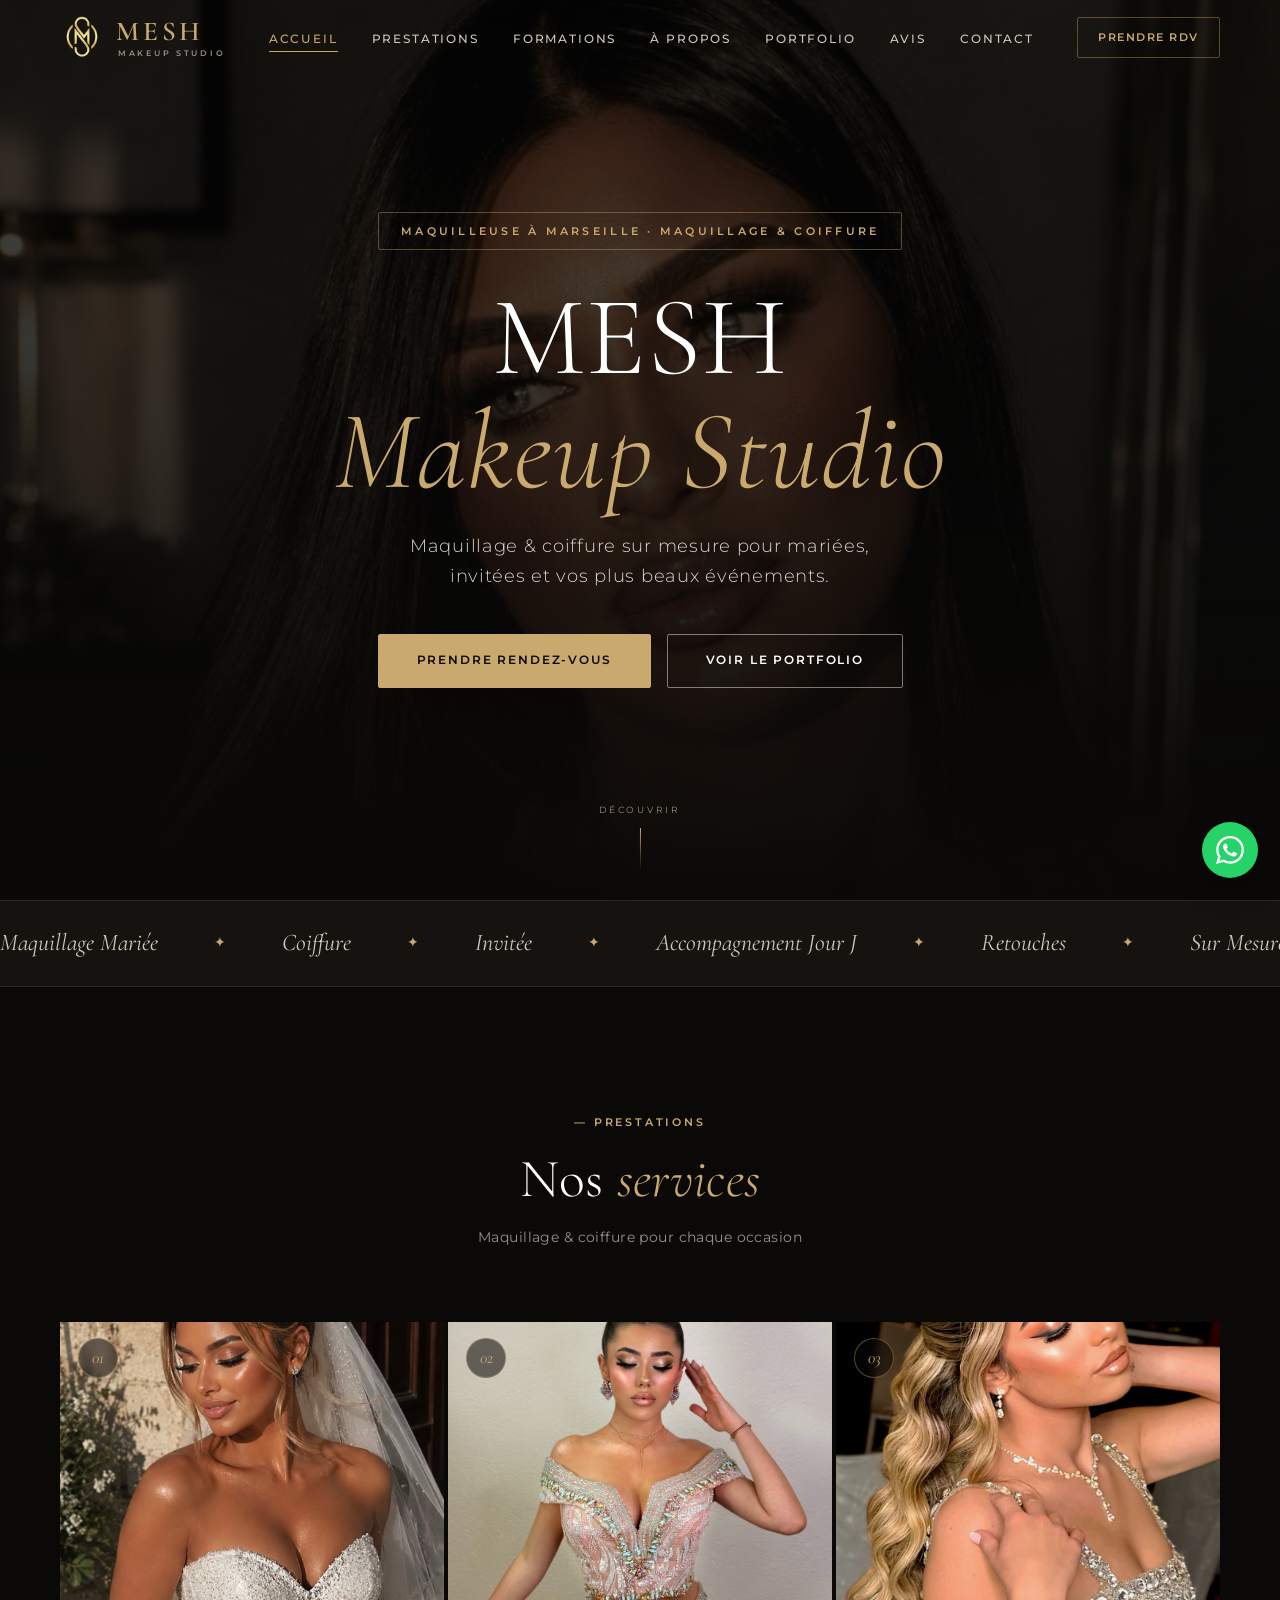
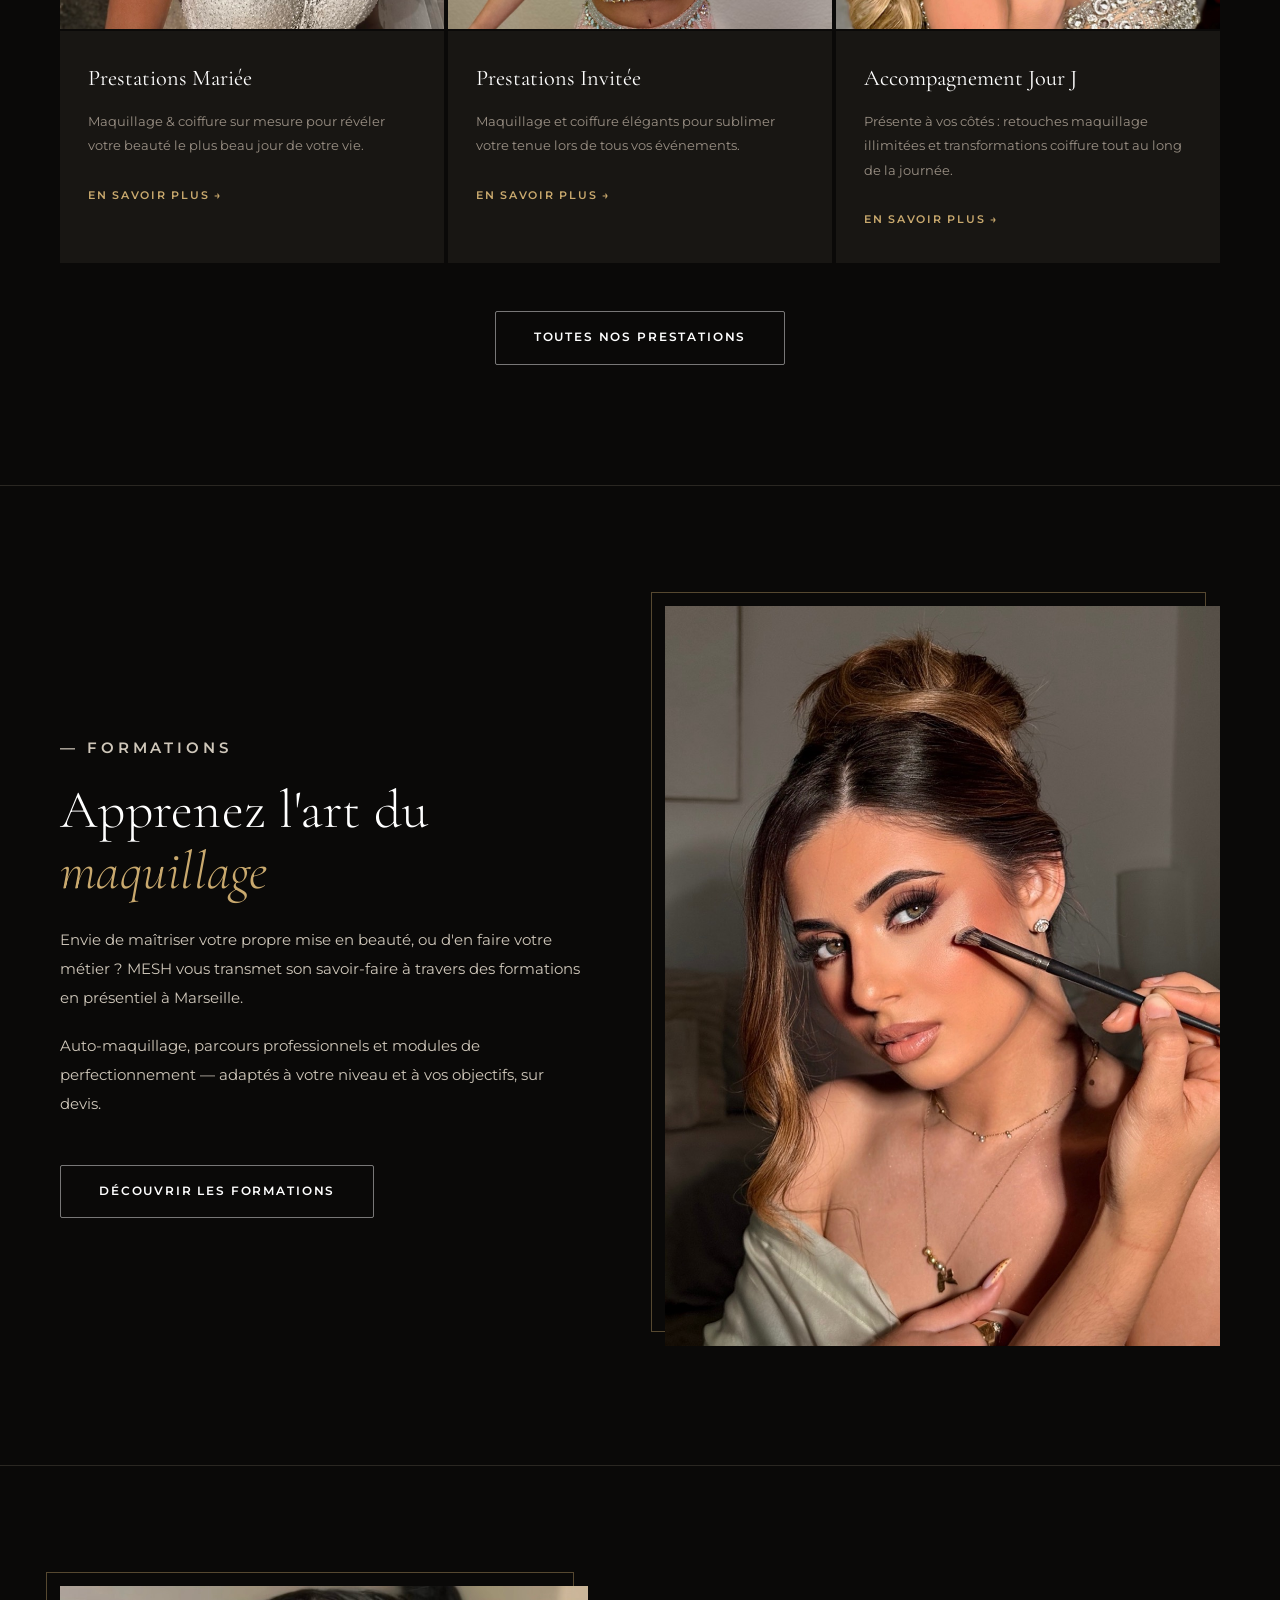
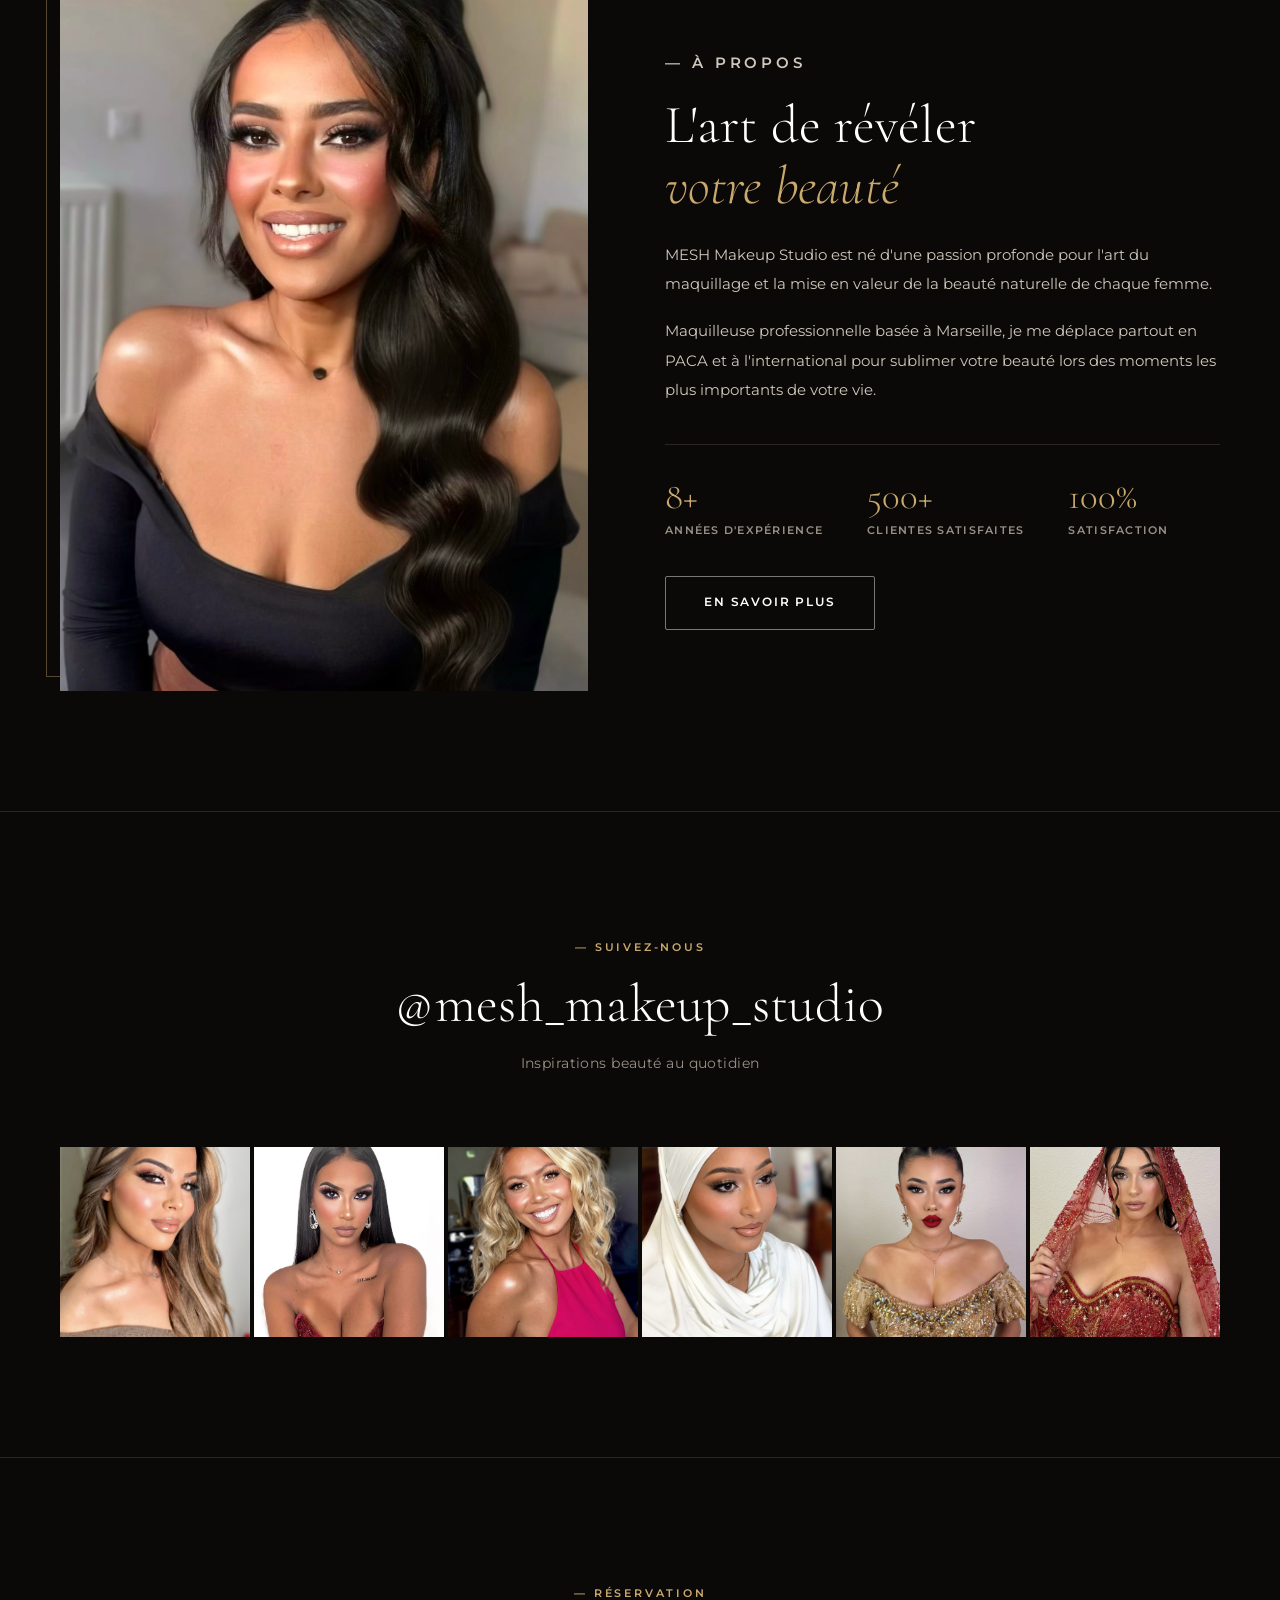
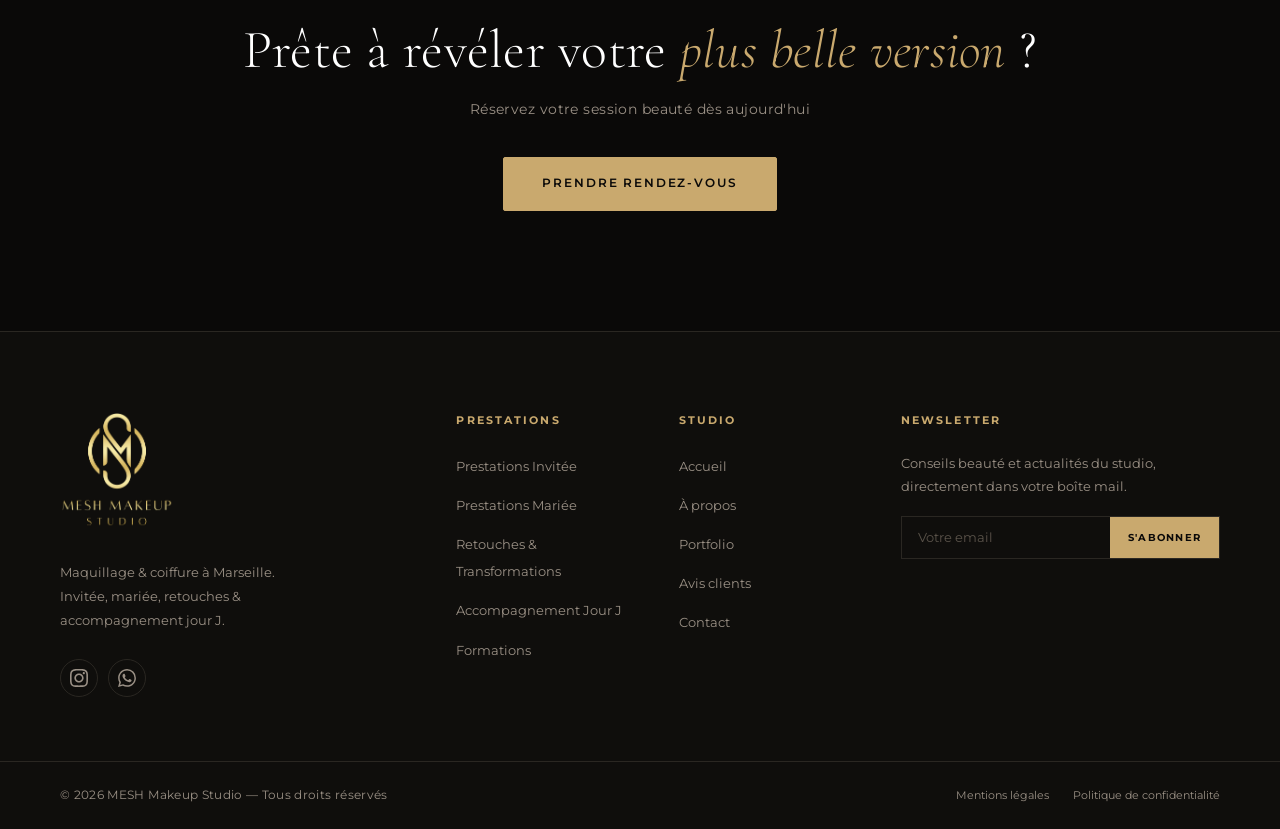
==== commit 04695cc2: "Feedback: champ heure prête (form+WhatsApp), accueil réordonné (Formations avant À propos), SEO maqu" ====
--- a/index.html
+++ b/index.html
@@ -3,20 +3,23 @@
 <head>
   <meta charset="UTF-8" />
   <meta name="viewport" content="width=device-width, initial-scale=1" />
-  <title>MESH Makeup Studio — Maquillage & Coiffure à Marseille</title>
-  <meta name="description" content="MESH Makeup Studio — Maquillage & coiffure à Marseille. Prestations invitée, mariée, retouches & transformations et accompagnement jour J. Déplacement PACA, France & international." />
+  <title>Maquilleuse à Marseille — MESH Makeup Studio | Maquillage & Coiffure</title>
+  <meta name="description" content="Maquilleuse professionnelle à Marseille — MESH Makeup Studio. Maquillage & coiffure pour mariées, invitées et événements. Sur mesure, déplacement PACA, France & international." />
   <meta name="theme-color" content="#0a0908" />
+  <link rel="canonical" href="https://meshmakeupstudio.com/" />
+  <link rel="preload" as="image" href="images/glam-bronze.jpg" fetchpriority="high" />
   <link rel="icon" type="image/png" href="favicon.png" />
   <link rel="alternate icon" href="favicon.svg" type="image/svg+xml" />
 
   <!-- Open Graph / partage réseaux sociaux -->
   <meta property="og:type" content="website" />
+  <meta property="og:url" content="https://meshmakeupstudio.com/" />
   <meta property="og:locale" content="fr_FR" />
   <meta property="og:site_name" content="MESH Makeup Studio" />
-  <meta property="og:title" content="MESH Makeup Studio — Maquillage & Coiffure à Marseille" />
-  <meta property="og:description" content="Maquillage & coiffure sur mesure pour mariées, invitées et vos plus beaux événements." />
+  <meta property="og:title" content="Maquilleuse à Marseille — MESH Makeup Studio" />
+  <meta property="og:description" content="Maquilleuse professionnelle à Marseille : maquillage & coiffure sur mesure pour mariées, invitées et vos plus beaux événements." />
   <!-- PHOTO : image de partage (1200×630). Remplacer par une vraie image MESH. -->
-  <meta property="og:image" content="images/mariee-couronne.jpg" />
+  <meta property="og:image" content="https://meshmakeupstudio.com/images/mariee-couronne.jpg" />
   <meta name="twitter:card" content="summary_large_image" />
 
   <link rel="preconnect" href="https://fonts.googleapis.com" />
@@ -29,9 +32,9 @@
     "@context": "https://schema.org",
     "@type": "BeautySalon",
     "name": "MESH Makeup Studio",
-    "description": "Maquillage & coiffure à Marseille — invitée, mariée, retouches & transformations et accompagnement jour J.",
-    "url": "https://www.meshmakeupstudio.fr/",
-    "image": "images/glam-bronze.jpg",
+    "description": "Maquilleuse professionnelle à Marseille — maquillage & coiffure : invitée, mariée, retouches & transformations et accompagnement jour J.",
+    "url": "https://meshmakeupstudio.com/",
+    "image": "https://meshmakeupstudio.com/images/glam-bronze.jpg",
     "telephone": "+33646925489",
     "priceRange": "€€",
     "areaServed": ["Marseille", "PACA", "France", "International"],
@@ -81,7 +84,7 @@
       </div>
       <div class="hero-veil"></div>
       <div class="hero-content">
-        <p class="hero-eyebrow" data-reveal>Maquillage &amp; Coiffure · Marseille</p>
+        <p class="hero-eyebrow" data-reveal>Maquilleuse à Marseille · Maquillage &amp; Coiffure</p>
         <h1 class="hero-heading" data-reveal data-reveal-order="1">MESH<br /><em>Makeup Studio</em></h1>
         <p class="hero-text" data-reveal data-reveal-order="2">Maquillage &amp; coiffure sur mesure pour mariées, invitées et vos plus beaux événements.</p>
         <div class="hero-actions" data-reveal data-reveal-order="3">
@@ -148,30 +151,6 @@
         </div>
         <div style="text-align:center; margin-top:48px;" data-reveal>
           <a href="services.html" class="btn btn--ghost">Toutes nos prestations</a>
-        </div>
-      </div>
-    </section>
-
-    <!-- ═══ À PROPOS ═══ -->
-    <section class="section">
-      <div class="container">
-        <div class="about-grid">
-          <div class="about-media" data-reveal>
-            <!-- PHOTO : portrait de l'artiste (portrait 3:4) -->
-            <img src="images/coiffure-vagues.jpg" alt="L'artiste MESH Makeup Studio" loading="lazy" />
-          </div>
-          <div class="about-body" data-reveal data-reveal-order="1">
-            <p class="eyebrow">À propos</p>
-            <h2 class="section-title section-head--left" style="margin-bottom:24px;">L'art de révéler<br /><em>votre beauté</em></h2>
-            <p>MESH Makeup Studio est né d'une passion profonde pour l'art du maquillage et la mise en valeur de la beauté naturelle de chaque femme.</p>
-            <p>Basée à Marseille, je me déplace partout en PACA et à l'international pour sublimer votre beauté lors des moments les plus importants de votre vie.</p>
-            <div class="stats">
-              <div class="stat"><span class="stat-num">8+</span><span class="stat-label">Années d'expérience</span></div>
-              <div class="stat"><span class="stat-num">500+</span><span class="stat-label">Clientes satisfaites</span></div>
-              <div class="stat"><span class="stat-num">100%</span><span class="stat-label">Satisfaction</span></div>
-            </div>
-            <a href="about.html" class="btn btn--ghost" style="margin-top:36px;">En savoir plus</a>
-          </div>
         </div>
       </div>
     </section>
@@ -188,7 +167,31 @@
             <a href="formations.html" class="btn btn--ghost" style="margin-top:28px;">Découvrir les formations</a>
           </div>
           <div class="about-media" data-reveal data-reveal-order="1">
-            <img src="images/maquillage-process.jpg" alt="Formations maquillage MESH Makeup Studio" loading="lazy" />
+            <img src="images/maquillage-process.jpg" alt="Formations maquillage à Marseille — MESH Makeup Studio" loading="lazy" />
+          </div>
+        </div>
+      </div>
+    </section>
+
+    <!-- ═══ À PROPOS ═══ -->
+    <section class="section">
+      <div class="container">
+        <div class="about-grid">
+          <div class="about-media" data-reveal>
+            <!-- PHOTO : portrait de l'artiste (portrait 3:4) -->
+            <img src="images/coiffure-vagues.jpg" alt="Maquilleuse à Marseille — MESH Makeup Studio" loading="lazy" />
+          </div>
+          <div class="about-body" data-reveal data-reveal-order="1">
+            <p class="eyebrow">À propos</p>
+            <h2 class="section-title section-head--left" style="margin-bottom:24px;">L'art de révéler<br /><em>votre beauté</em></h2>
+            <p>MESH Makeup Studio est né d'une passion profonde pour l'art du maquillage et la mise en valeur de la beauté naturelle de chaque femme.</p>
+            <p>Maquilleuse professionnelle basée à Marseille, je me déplace partout en PACA et à l'international pour sublimer votre beauté lors des moments les plus importants de votre vie.</p>
+            <div class="stats">
+              <div class="stat"><span class="stat-num">8+</span><span class="stat-label">Années d'expérience</span></div>
+              <div class="stat"><span class="stat-num">500+</span><span class="stat-label">Clientes satisfaites</span></div>
+              <div class="stat"><span class="stat-num">100%</span><span class="stat-label">Satisfaction</span></div>
+            </div>
+            <a href="about.html" class="btn btn--ghost" style="margin-top:36px;">En savoir plus</a>
           </div>
         </div>
       </div>
--- a/style.css
+++ b/style.css
@@ -96,6 +96,7 @@
 }
 .site-header.scrolled {
   background: rgba(10,9,8,.82);
+  -webkit-backdrop-filter: blur(14px) saturate(1.1);
   backdrop-filter: blur(14px) saturate(1.1);
   border-bottom-color: var(--line);
 }
@@ -284,7 +285,7 @@
 .service-index {
   position: absolute; top: 16px; left: 18px; z-index: 2;
   font-family: var(--serif); font-size: 1.05rem; font-style: italic; color: var(--gold);
-  background: rgba(10,9,8,.55); backdrop-filter: blur(4px);
+  background: rgba(10,9,8,.55); -webkit-backdrop-filter: blur(4px); backdrop-filter: blur(4px);
   width: 40px; height: 40px; display: grid; place-items: center; border-radius: 50%;
   border: 1px solid var(--gold-dim);
 }
@@ -448,7 +449,7 @@
 /* Lightbox */
 .lightbox {
   position: fixed; inset: 0; z-index: 1500; display: none;
-  background: rgba(6,5,4,.94); backdrop-filter: blur(6px);
+  background: rgba(6,5,4,.94); -webkit-backdrop-filter: blur(6px); backdrop-filter: blur(6px);
   align-items: center; justify-content: center; padding: 4vw;
 }
 .lightbox.open { display: flex; }
@@ -589,7 +590,7 @@
 .field input, .field select, .field textarea {
   border: 1px solid #d6cdbf; border-bottom: 2px solid #b7ab98; background: #fff;
   padding: 14px 16px; font-family: var(--sans); font-size: .9rem; color: var(--ink);
-  border-radius: 0; appearance: none; outline: none; transition: border-color .25s var(--ease);
+  border-radius: 0; -webkit-appearance: none; appearance: none; outline: none; transition: border-color .25s var(--ease);
 }
 .field textarea { resize: vertical; min-height: 150px; }
 .field input:focus, .field select:focus, .field textarea:focus { border-color: var(--gold); border-bottom-color: var(--gold); }
@@ -731,3 +732,39 @@
   [data-reveal] { opacity: 1 !important; transform: none !important; }
   .hero-media img { transform: none; }
 }
+
+
+/* ══════════════════════════════════════════════════════════════
+   ROBUSTESSE & FINITIONS
+   ══════════════════════════════════════════════════════════════ */
+/* Anti-débordement horizontal */
+html, body { max-width: 100%; }
+img, svg, video, iframe { max-width: 100%; }
+
+/* iOS : supprime le flash gris au toucher */
+a, button, .filter, .nav-toggle, .gallery-item, .carousel-arrow, .carousel-dot {
+  -webkit-tap-highlight-color: transparent;
+}
+
+/* Focus clavier net et cohérent partout */
+a:focus-visible, button:focus-visible, input:focus-visible,
+select:focus-visible, textarea:focus-visible, .gallery-item:focus-visible {
+  outline: 2px solid var(--gold); outline-offset: 3px;
+}
+
+/* Cibles tactiles confortables sur mobile */
+@media (max-width: 768px) {
+  .nav-toggle { min-width: 44px; min-height: 44px; align-items: center; justify-content: center; }
+  .primary-nav a { min-height: 40px; display: inline-flex; align-items: center; }
+  .carousel-arrow { width: 48px; height: 48px; }
+}
+
+/* Très petits écrans (≤ 360px) */
+@media (max-width: 360px) {
+  :root { --pad: 18px; }
+  .hero-heading { font-size: clamp(2.5rem, 13vw, 3.4rem); }
+  .brand-mark { font-size: 1.45rem; }
+  .btn { padding: 14px 26px; }
+  .training-head { flex-direction: column; gap: 8px; }
+  .page-title { font-size: clamp(2rem, 9vw, 3rem); }
+}
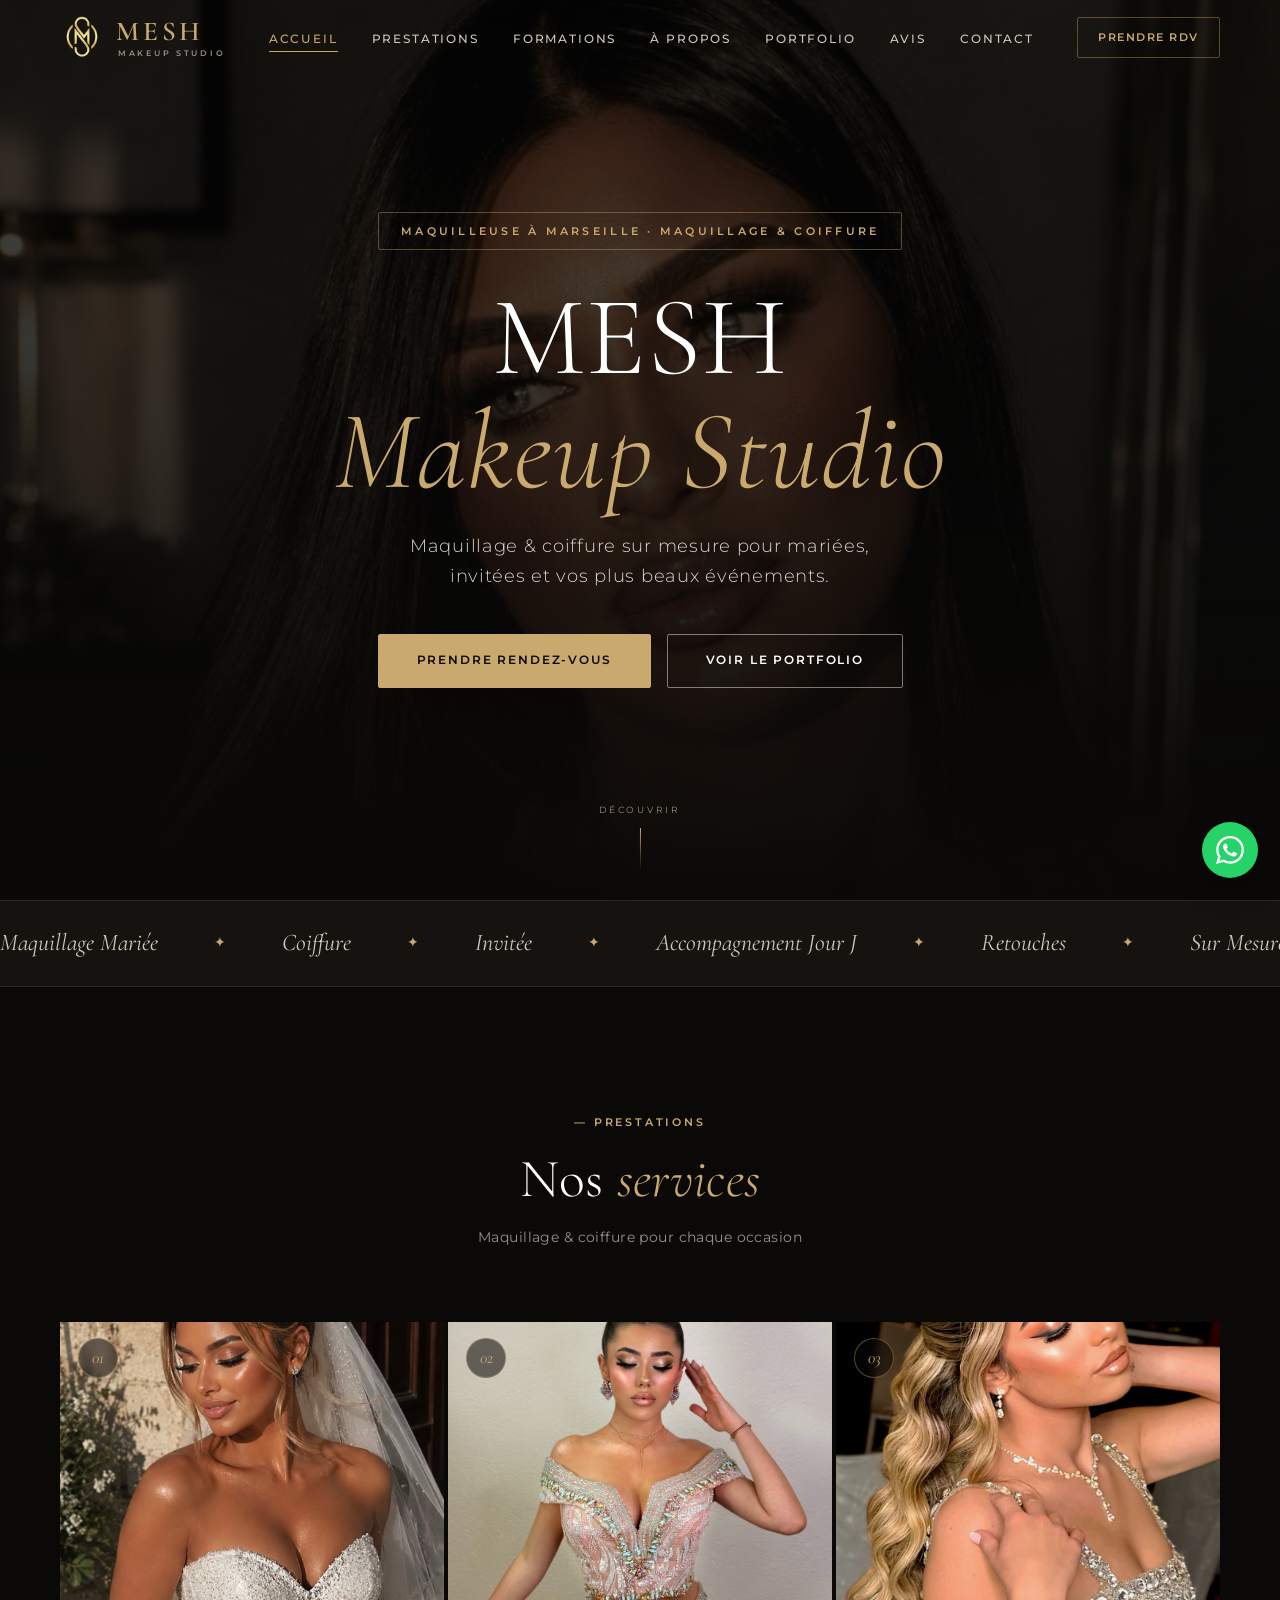
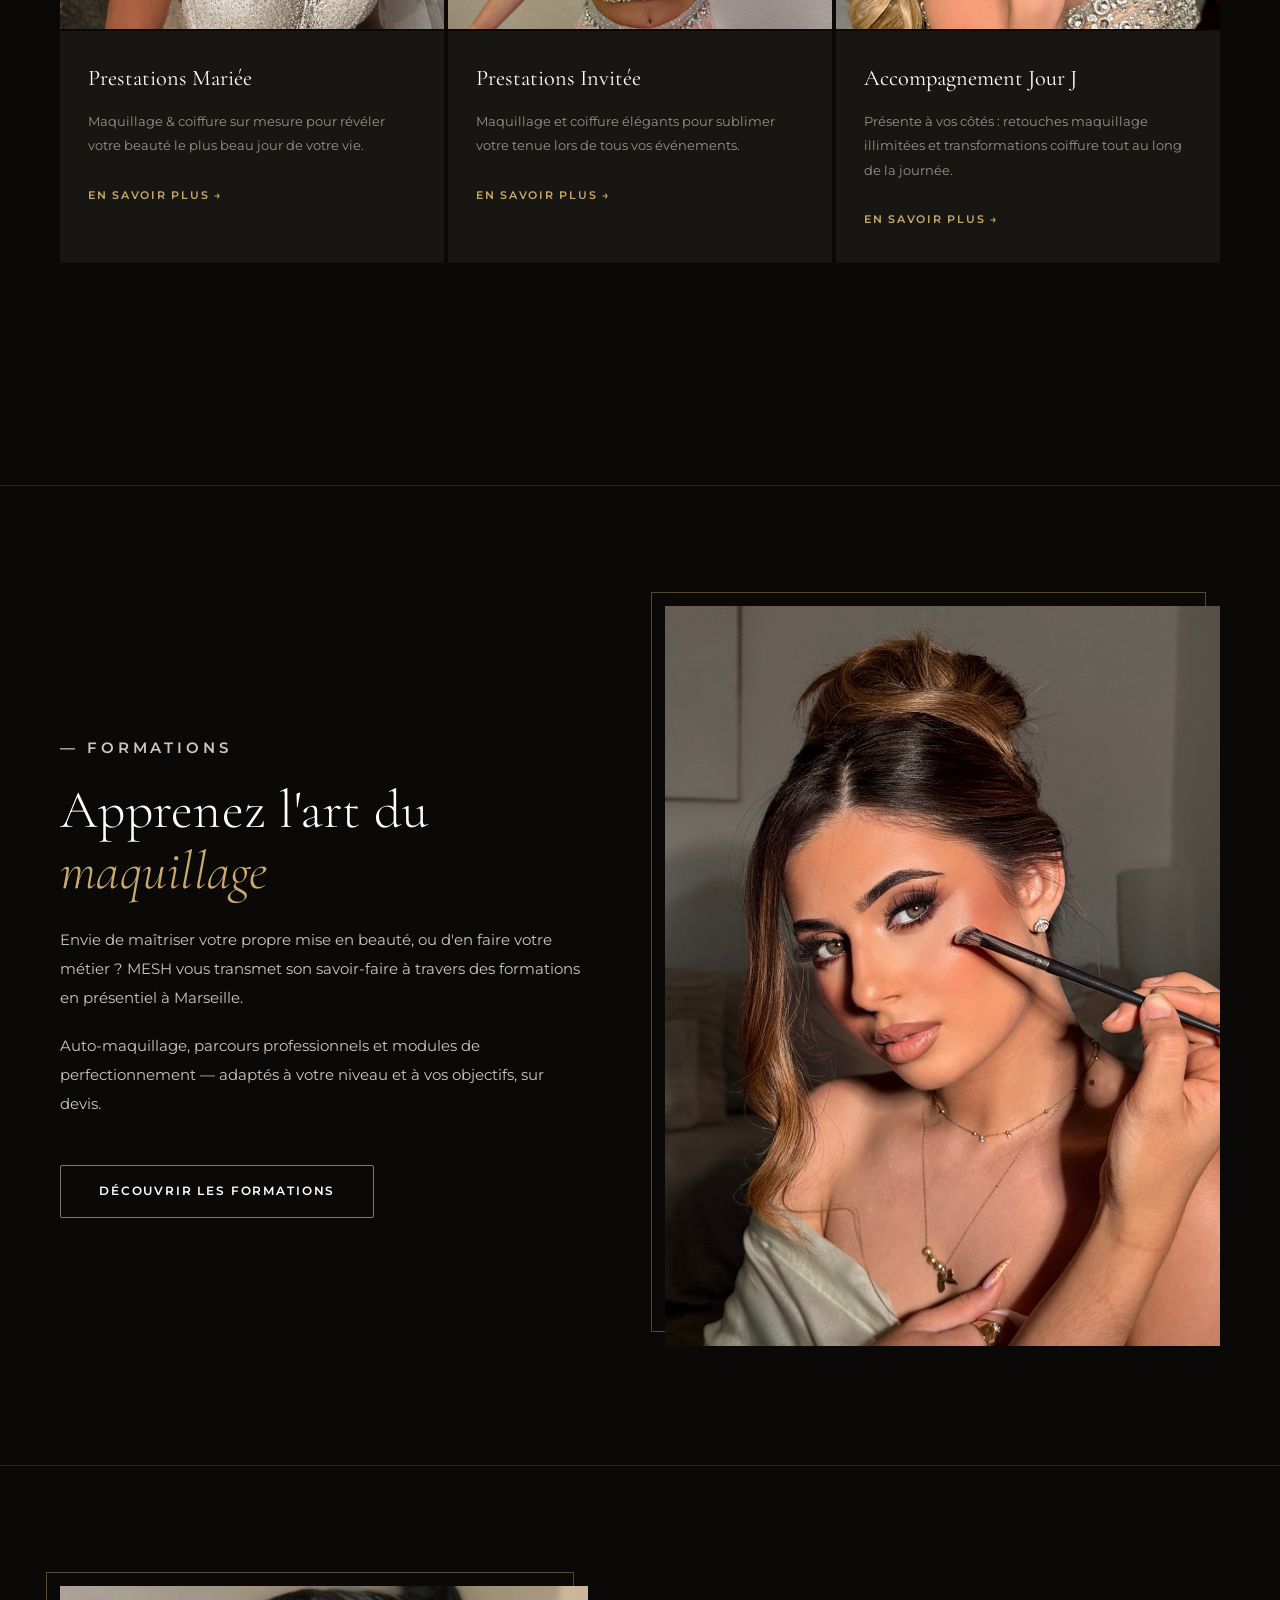
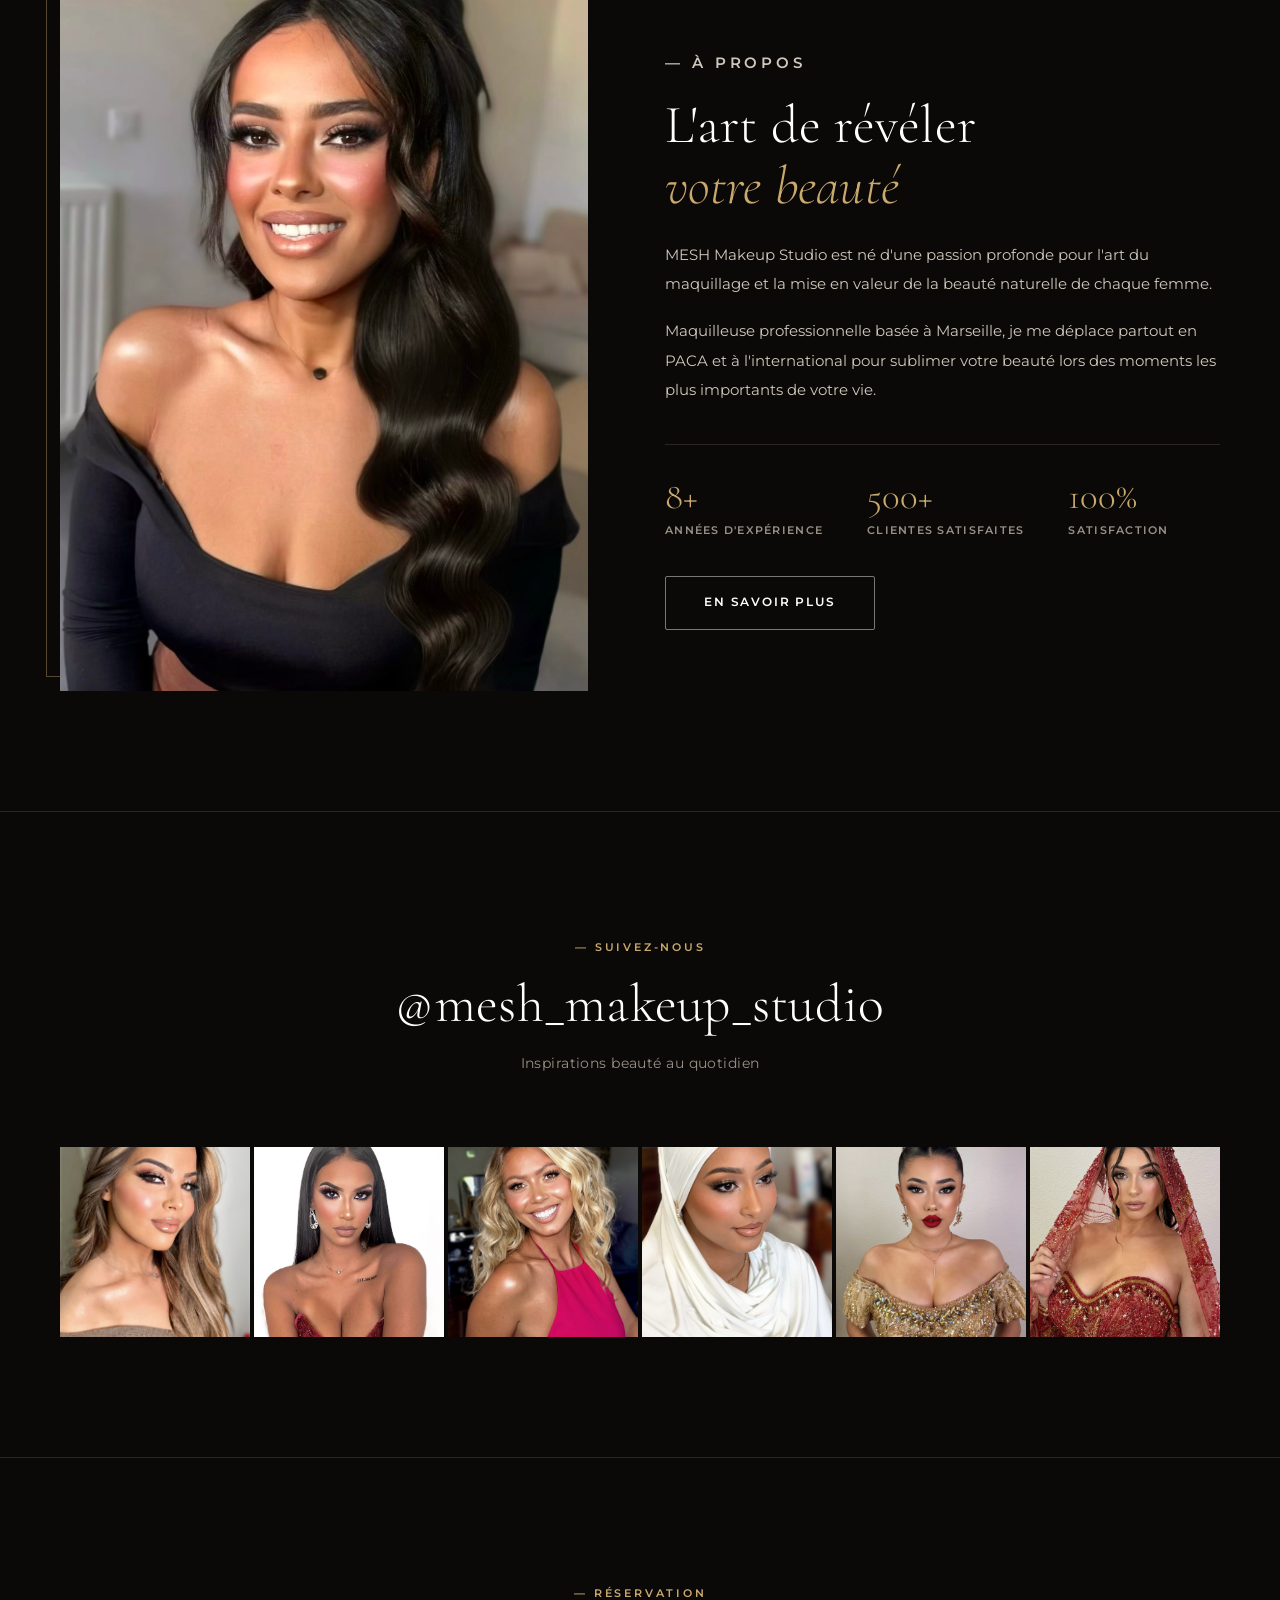
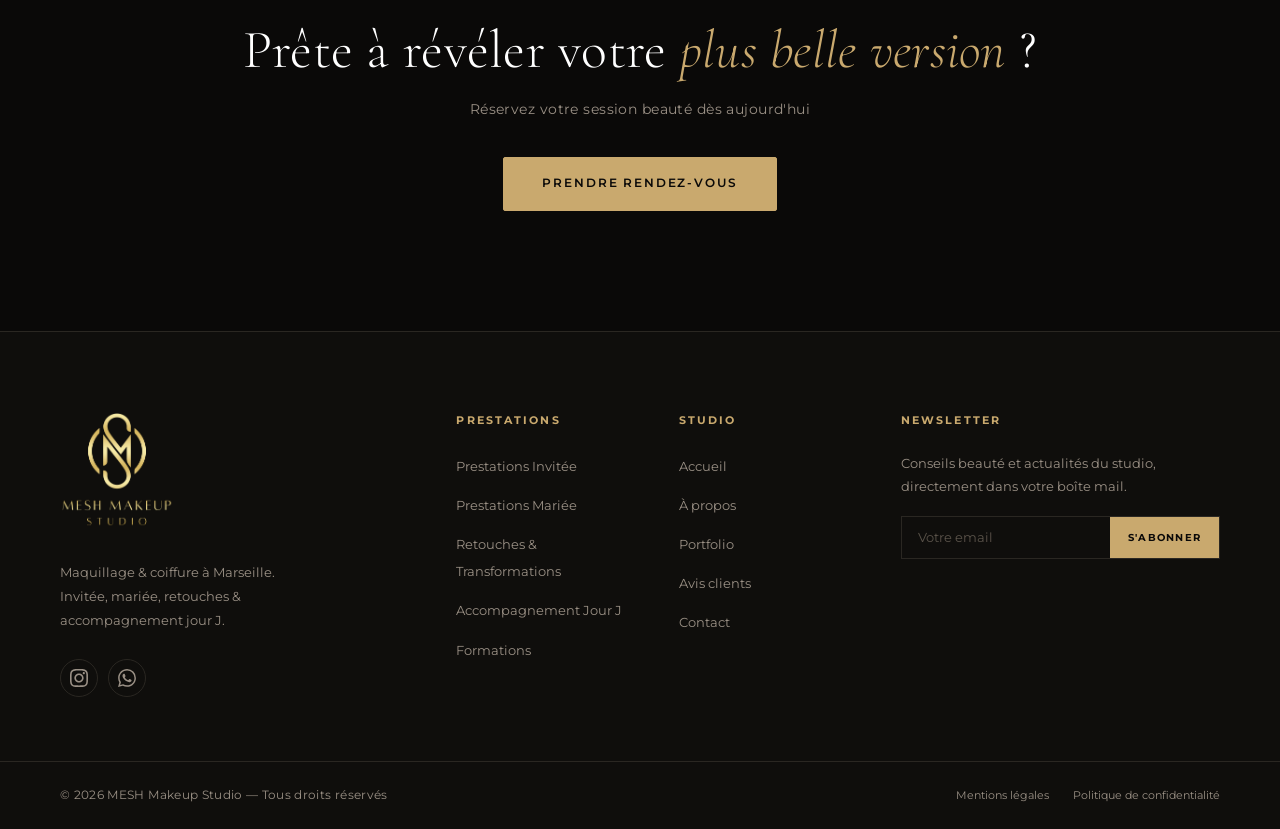
==== commit 3cbdddaa: "Menu mobile : plein écran équilibré (texte plus grand, items répartis), masque le bouton WhatsApp à " ====
--- a/index.html
+++ b/index.html
@@ -25,7 +25,7 @@
   <link rel="preconnect" href="https://fonts.googleapis.com" />
   <link rel="preconnect" href="https://fonts.gstatic.com" crossorigin />
   <link href="https://fonts.googleapis.com/css2?family=Montserrat:wght@300;400;500;600;700&family=Cormorant+Garamond:ital,wght@0,300;0,400;0,500;0,600;1,300;1,400;1,500;1,600&display=swap" rel="stylesheet" />
-  <link rel="stylesheet" href="style.css" />
+  <link rel="stylesheet" href="style.css?v=20260624b" />
 
   <script type="application/ld+json">
   {
@@ -290,6 +290,6 @@
     <svg viewBox="0 0 24 24" fill="currentColor" aria-hidden="true"><path d="M17.472 14.382c-.297-.149-1.758-.867-2.03-.967-.273-.099-.471-.148-.67.15-.197.297-.767.966-.94 1.164-.173.199-.347.223-.644.075-.297-.15-1.255-.463-2.39-1.475-.883-.788-1.48-1.761-1.653-2.059-.173-.297-.018-.458.13-.606.134-.133.298-.347.446-.52.149-.174.198-.298.298-.497.099-.198.05-.371-.025-.52-.075-.149-.669-1.612-.916-2.207-.242-.579-.487-.5-.669-.51-.173-.008-.371-.01-.57-.01-.198 0-.52.074-.792.372-.272.297-1.04 1.016-1.04 2.479 0 1.462 1.065 2.875 1.213 3.074.149.198 2.096 3.2 5.077 4.487.709.306 1.262.489 1.694.625.712.227 1.36.195 1.871.118.571-.085 1.758-.719 2.006-1.413.248-.694.248-1.289.173-1.413-.074-.124-.272-.198-.57-.347m-5.421 7.403h-.004a9.87 9.87 0 01-5.031-1.378l-.361-.214-3.741.982.998-3.648-.235-.374a9.86 9.86 0 01-1.51-5.26c.001-5.45 4.436-9.884 9.888-9.884 2.64 0 5.122 1.03 6.988 2.898a9.825 9.825 0 012.893 6.994c-.003 5.45-4.437 9.884-9.885 9.884m8.413-18.297A11.815 11.815 0 0012.05 0C5.495 0 .16 5.335.157 11.892c0 2.096.547 4.142 1.588 5.945L.057 24l6.305-1.654a11.882 11.882 0 005.683 1.448h.005c6.554 0 11.89-5.335 11.893-11.893a11.821 11.821 0 00-3.48-8.413z"/></svg>
   </a>
 
-  <script src="script.js" defer></script>
+  <script src="script.js?v=20260624b" defer></script>
 </body>
 </html>
--- a/style.css
+++ b/style.css
@@ -697,15 +697,30 @@
   /* Nav mobile */
   .nav-toggle { display: flex; }
   .nav-cta { display: none; }
+  /* Fix iOS : le backdrop-filter du header piège le menu en position:fixed.
+     On le retire en mobile (fond quasi-opaque à la place) pour que le menu
+     se positionne bien par rapport à tout l'écran. */
+  .site-header.scrolled {
+    -webkit-backdrop-filter: none;
+    backdrop-filter: none;
+    background: rgba(10,9,8,.97);
+  }
   .primary-nav {
-    position: fixed; inset: 0 0 0 auto; width: min(80vw, 320px);
-    background: var(--night); border-left: 1px solid var(--line);
+    position: fixed; inset: 0; width: 100%;
+    background: var(--night);
     transform: translateX(100%); transition: transform .4s var(--ease);
     display: flex; align-items: center; z-index: 1050;
   }
   .primary-nav.open { transform: translateX(0); }
-  .primary-nav ul { flex-direction: column; align-items: flex-start; gap: 26px; padding: 0 40px; width: 100%; }
-  .primary-nav a { font-size: 1rem; letter-spacing: .12em; }
+  .primary-nav ul {
+    flex-direction: column; align-items: flex-start;
+    gap: clamp(20px, 3.2vh, 32px);
+    padding: var(--header-h) var(--pad) 40px;
+    width: 100%;
+  }
+  .primary-nav a { font-size: 1.5rem; letter-spacing: .06em; }
+  /* masque le bouton WhatsApp flottant quand le menu plein écran est ouvert */
+  body.menu-open .wa-float { opacity: 0; pointer-events: none; }
 
   .hero-actions { flex-direction: column; align-items: stretch; }
   .hero-actions .btn { width: 100%; }
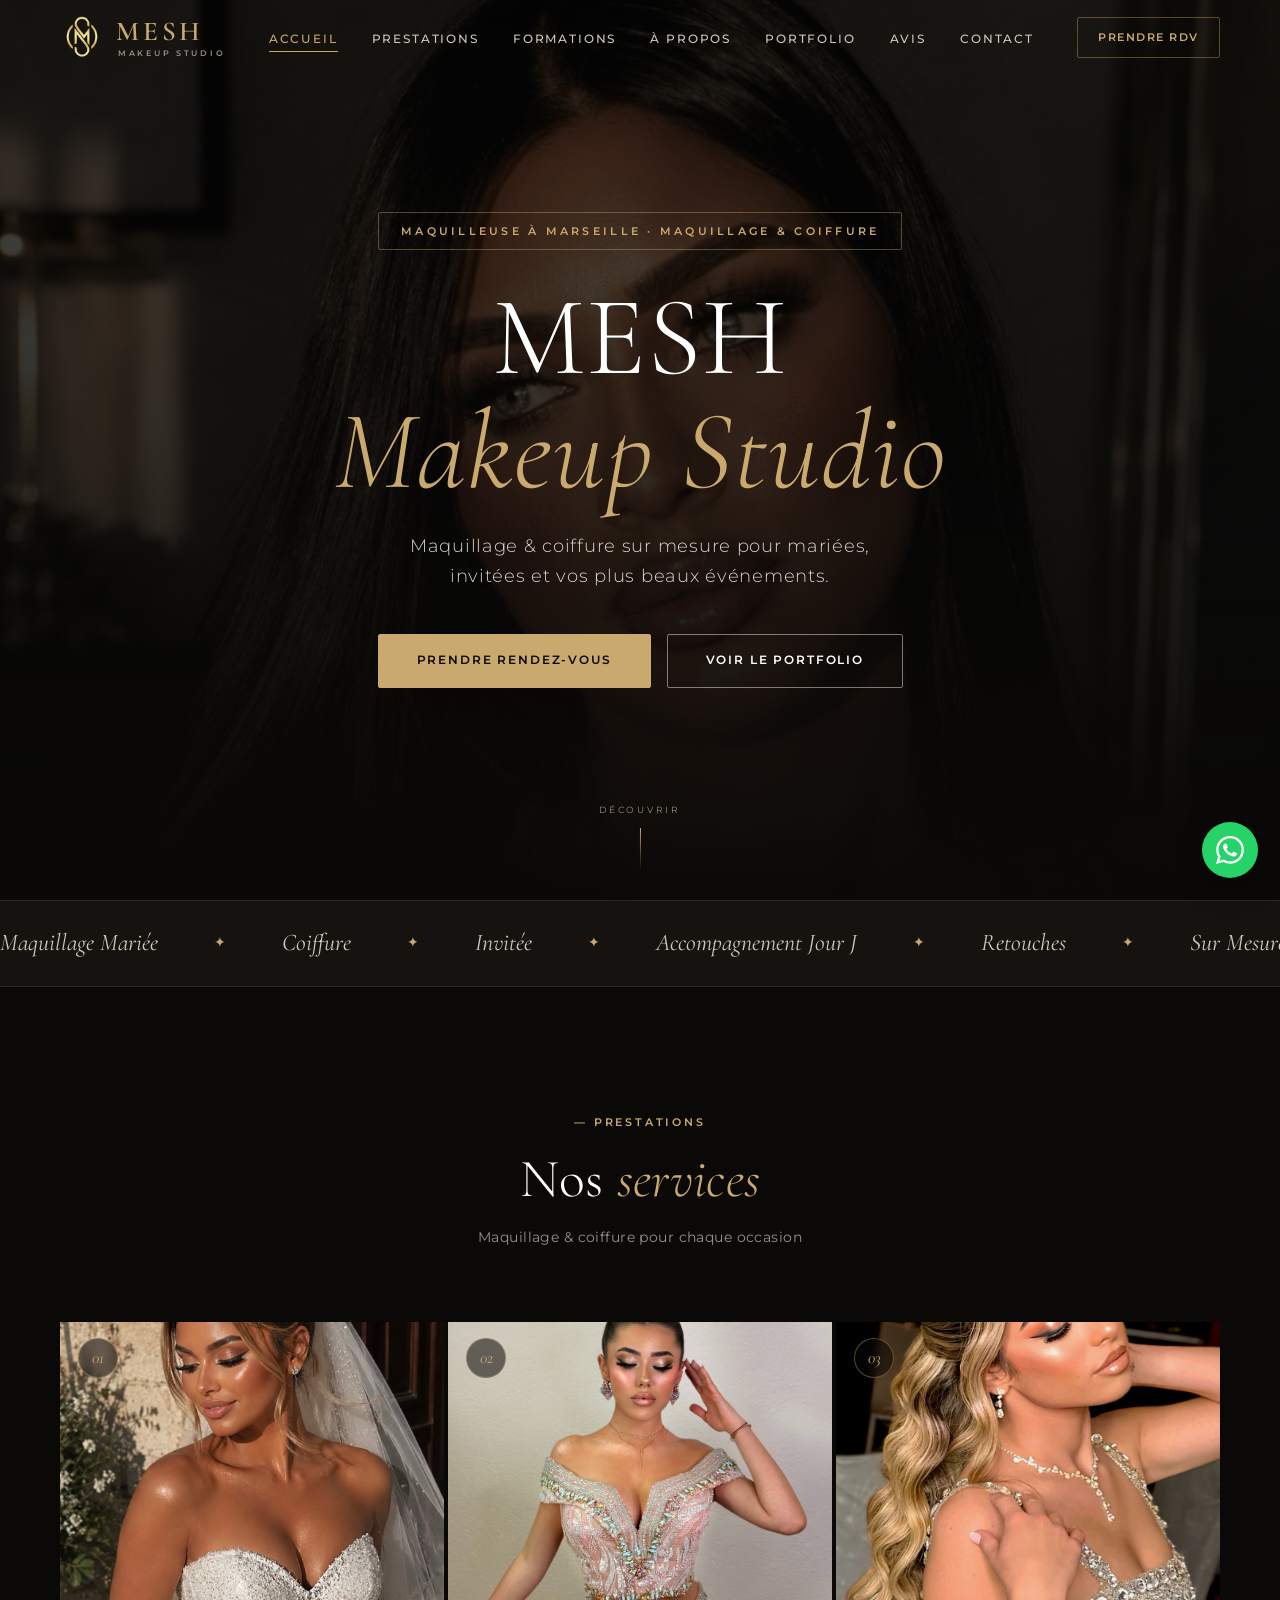
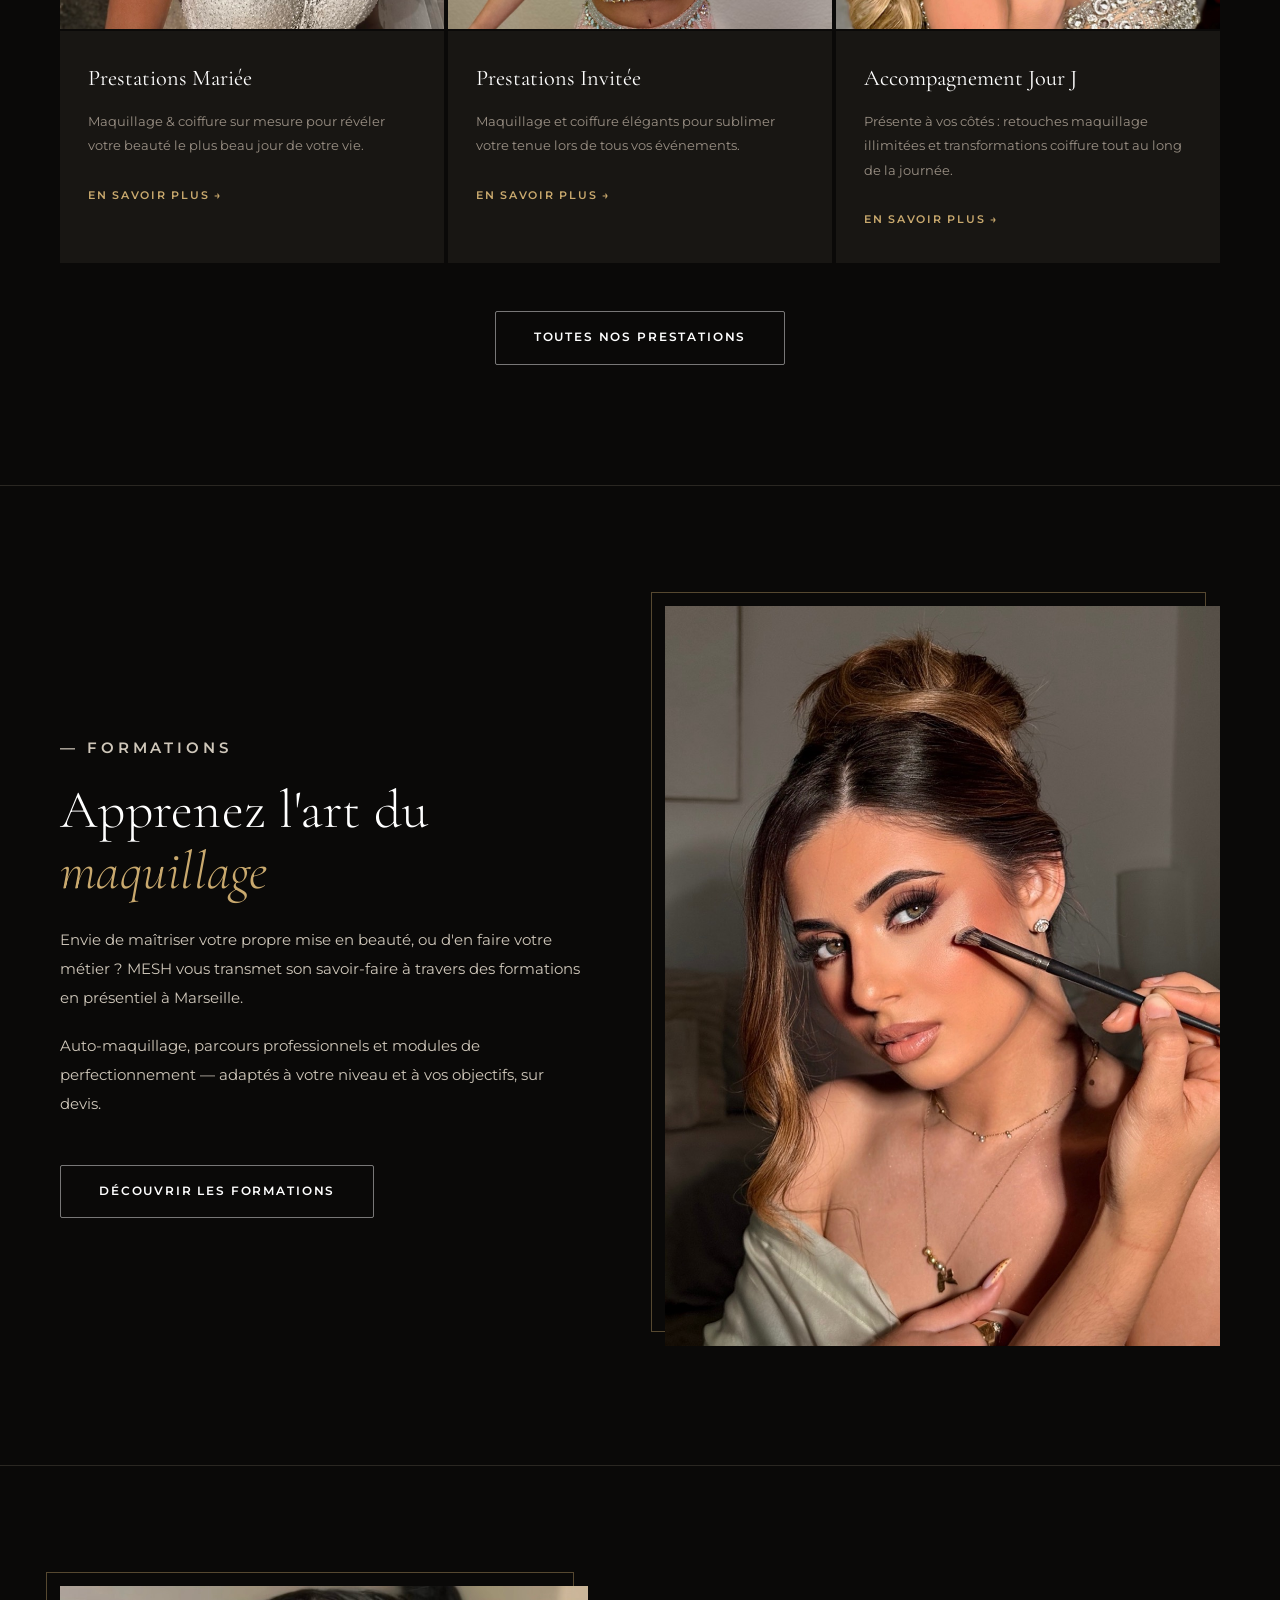
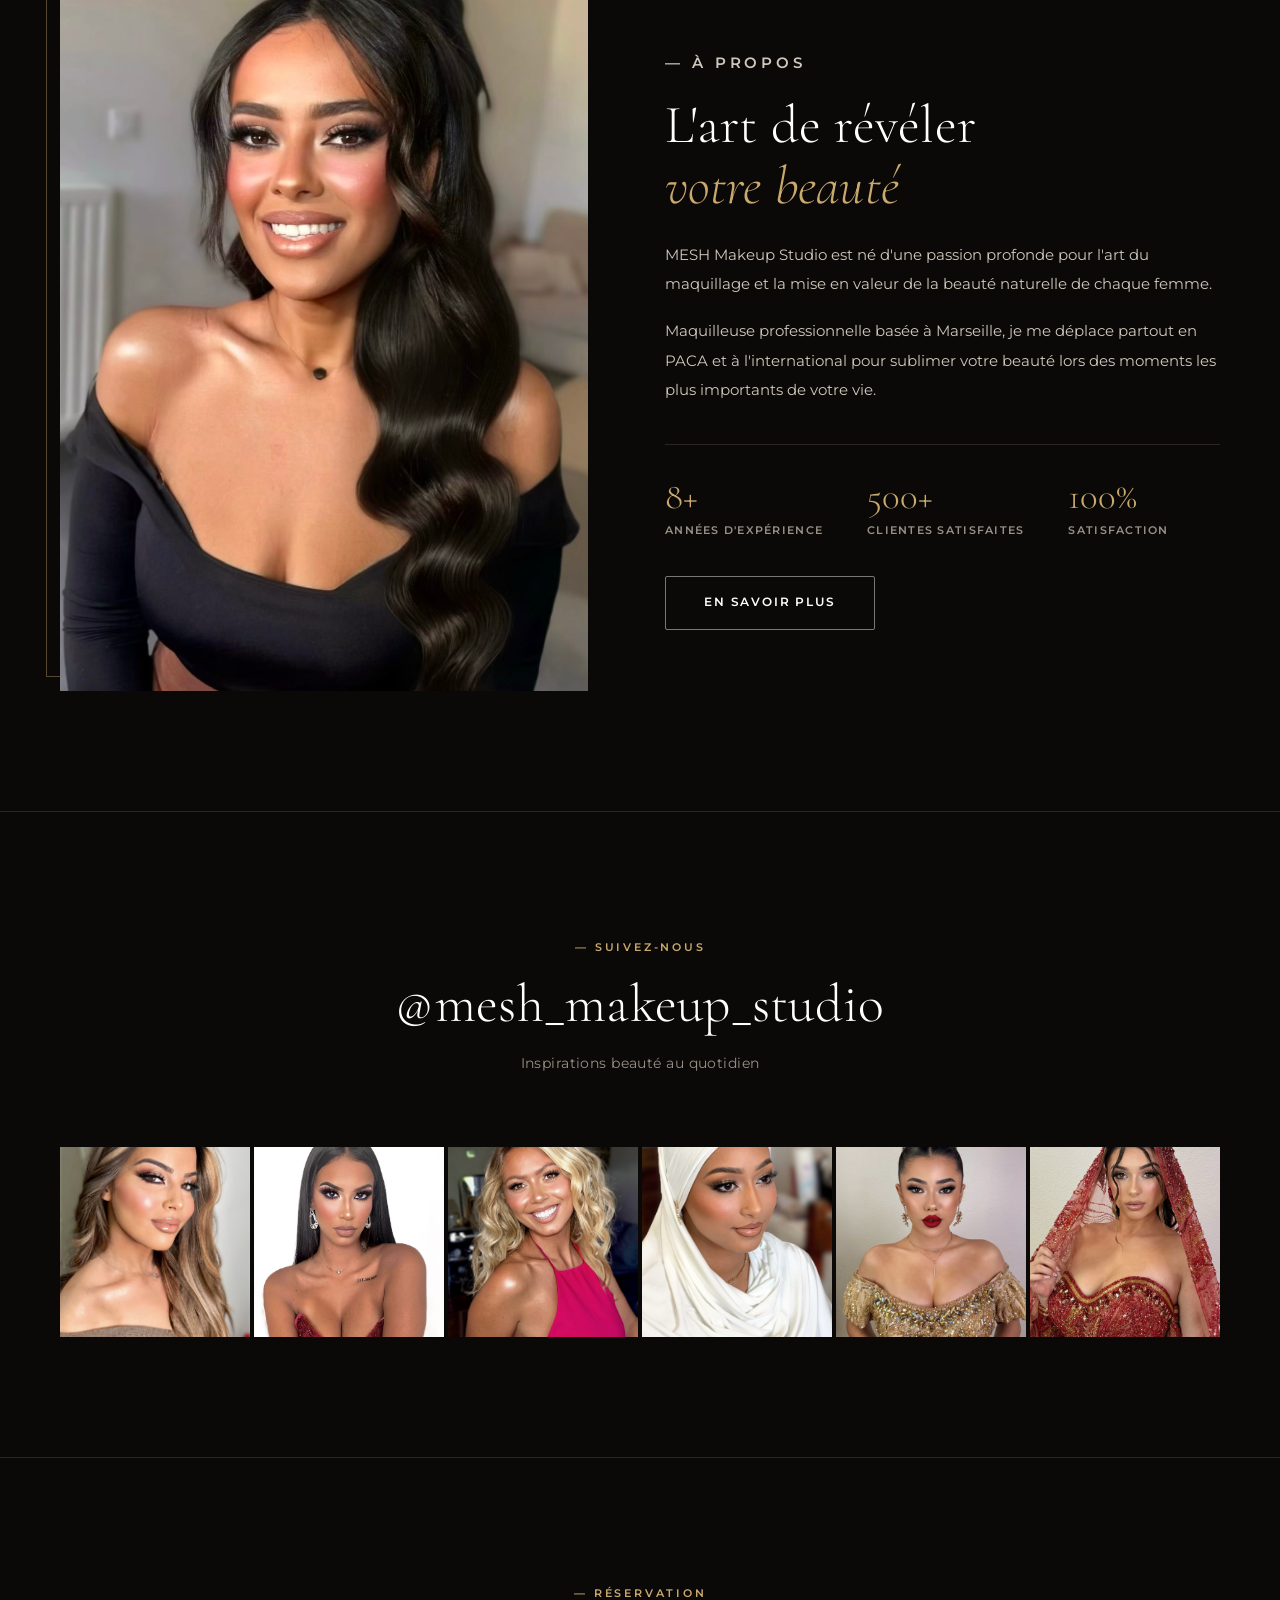
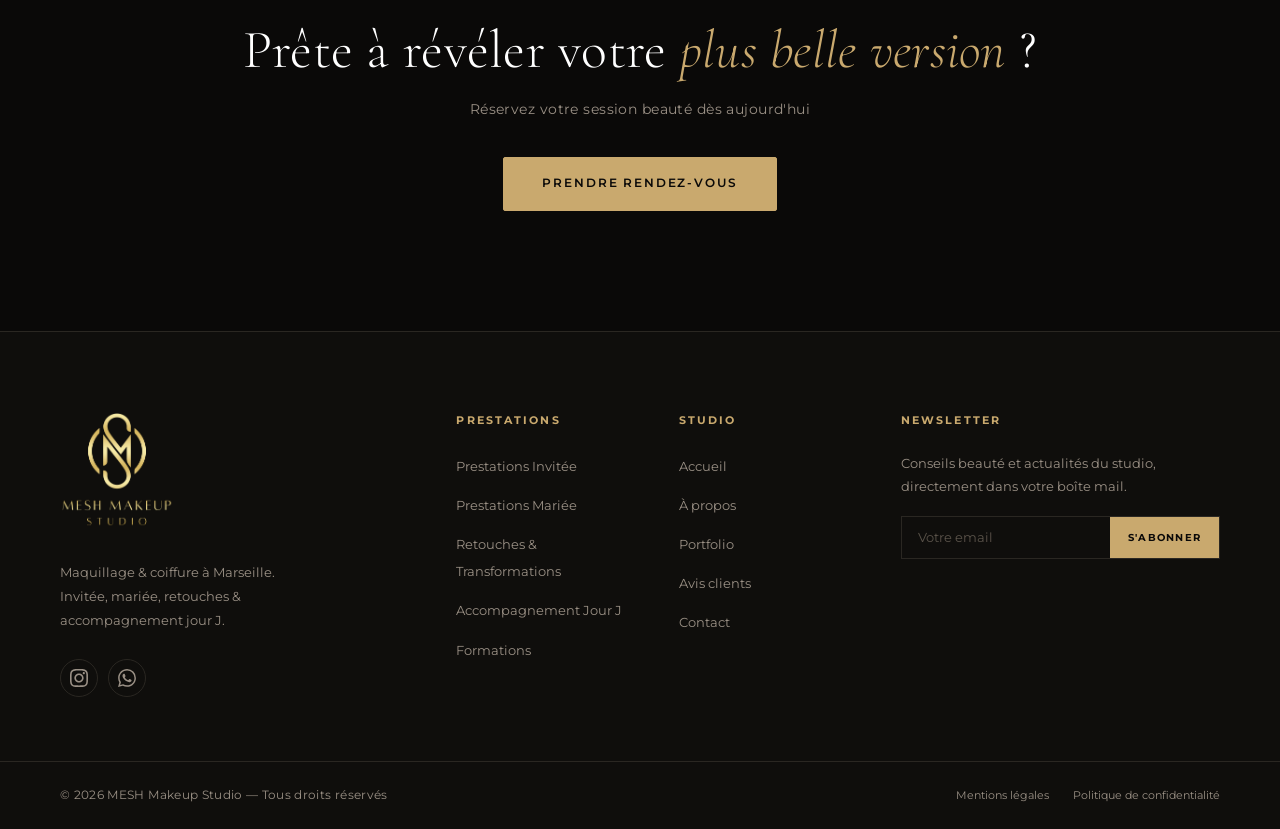
==== commit c2ea95bd: "Menu mobile : le tiroir épouse la largeur du texte (supprime le vide à droite), WhatsApp conservé" ====
--- a/index.html
+++ b/index.html
@@ -25,7 +25,7 @@
   <link rel="preconnect" href="https://fonts.googleapis.com" />
   <link rel="preconnect" href="https://fonts.gstatic.com" crossorigin />
   <link href="https://fonts.googleapis.com/css2?family=Montserrat:wght@300;400;500;600;700&family=Cormorant+Garamond:ital,wght@0,300;0,400;0,500;0,600;1,300;1,400;1,500;1,600&display=swap" rel="stylesheet" />
-  <link rel="stylesheet" href="style.css?v=20260624b" />
+  <link rel="stylesheet" href="style.css?v=20260624c" />
 
   <script type="application/ld+json">
   {
@@ -290,6 +290,6 @@
     <svg viewBox="0 0 24 24" fill="currentColor" aria-hidden="true"><path d="M17.472 14.382c-.297-.149-1.758-.867-2.03-.967-.273-.099-.471-.148-.67.15-.197.297-.767.966-.94 1.164-.173.199-.347.223-.644.075-.297-.15-1.255-.463-2.39-1.475-.883-.788-1.48-1.761-1.653-2.059-.173-.297-.018-.458.13-.606.134-.133.298-.347.446-.52.149-.174.198-.298.298-.497.099-.198.05-.371-.025-.52-.075-.149-.669-1.612-.916-2.207-.242-.579-.487-.5-.669-.51-.173-.008-.371-.01-.57-.01-.198 0-.52.074-.792.372-.272.297-1.04 1.016-1.04 2.479 0 1.462 1.065 2.875 1.213 3.074.149.198 2.096 3.2 5.077 4.487.709.306 1.262.489 1.694.625.712.227 1.36.195 1.871.118.571-.085 1.758-.719 2.006-1.413.248-.694.248-1.289.173-1.413-.074-.124-.272-.198-.57-.347m-5.421 7.403h-.004a9.87 9.87 0 01-5.031-1.378l-.361-.214-3.741.982.998-3.648-.235-.374a9.86 9.86 0 01-1.51-5.26c.001-5.45 4.436-9.884 9.888-9.884 2.64 0 5.122 1.03 6.988 2.898a9.825 9.825 0 012.893 6.994c-.003 5.45-4.437 9.884-9.885 9.884m8.413-18.297A11.815 11.815 0 0012.05 0C5.495 0 .16 5.335.157 11.892c0 2.096.547 4.142 1.588 5.945L.057 24l6.305-1.654a11.882 11.882 0 005.683 1.448h.005c6.554 0 11.89-5.335 11.893-11.893a11.821 11.821 0 00-3.48-8.413z"/></svg>
   </a>
 
-  <script src="script.js?v=20260624b" defer></script>
+  <script src="script.js?v=20260624c" defer></script>
 </body>
 </html>
--- a/style.css
+++ b/style.css
@@ -705,22 +705,16 @@
     backdrop-filter: none;
     background: rgba(10,9,8,.97);
   }
+  /* Tiroir qui épouse la largeur du texte (pas de vide noir à droite des mots) */
   .primary-nav {
-    position: fixed; inset: 0; width: 100%;
-    background: var(--night);
+    position: fixed; inset: 0 0 0 auto; width: max-content; max-width: 80vw;
+    background: var(--night); border-left: 1px solid var(--line);
     transform: translateX(100%); transition: transform .4s var(--ease);
     display: flex; align-items: center; z-index: 1050;
   }
   .primary-nav.open { transform: translateX(0); }
-  .primary-nav ul {
-    flex-direction: column; align-items: flex-start;
-    gap: clamp(20px, 3.2vh, 32px);
-    padding: var(--header-h) var(--pad) 40px;
-    width: 100%;
-  }
-  .primary-nav a { font-size: 1.5rem; letter-spacing: .06em; }
-  /* masque le bouton WhatsApp flottant quand le menu plein écran est ouvert */
-  body.menu-open .wa-float { opacity: 0; pointer-events: none; }
+  .primary-nav ul { flex-direction: column; align-items: flex-start; gap: 26px; padding: 0 34px; width: max-content; }
+  .primary-nav a { font-size: 1rem; letter-spacing: .12em; }
 
   .hero-actions { flex-direction: column; align-items: stretch; }
   .hero-actions .btn { width: 100%; }
